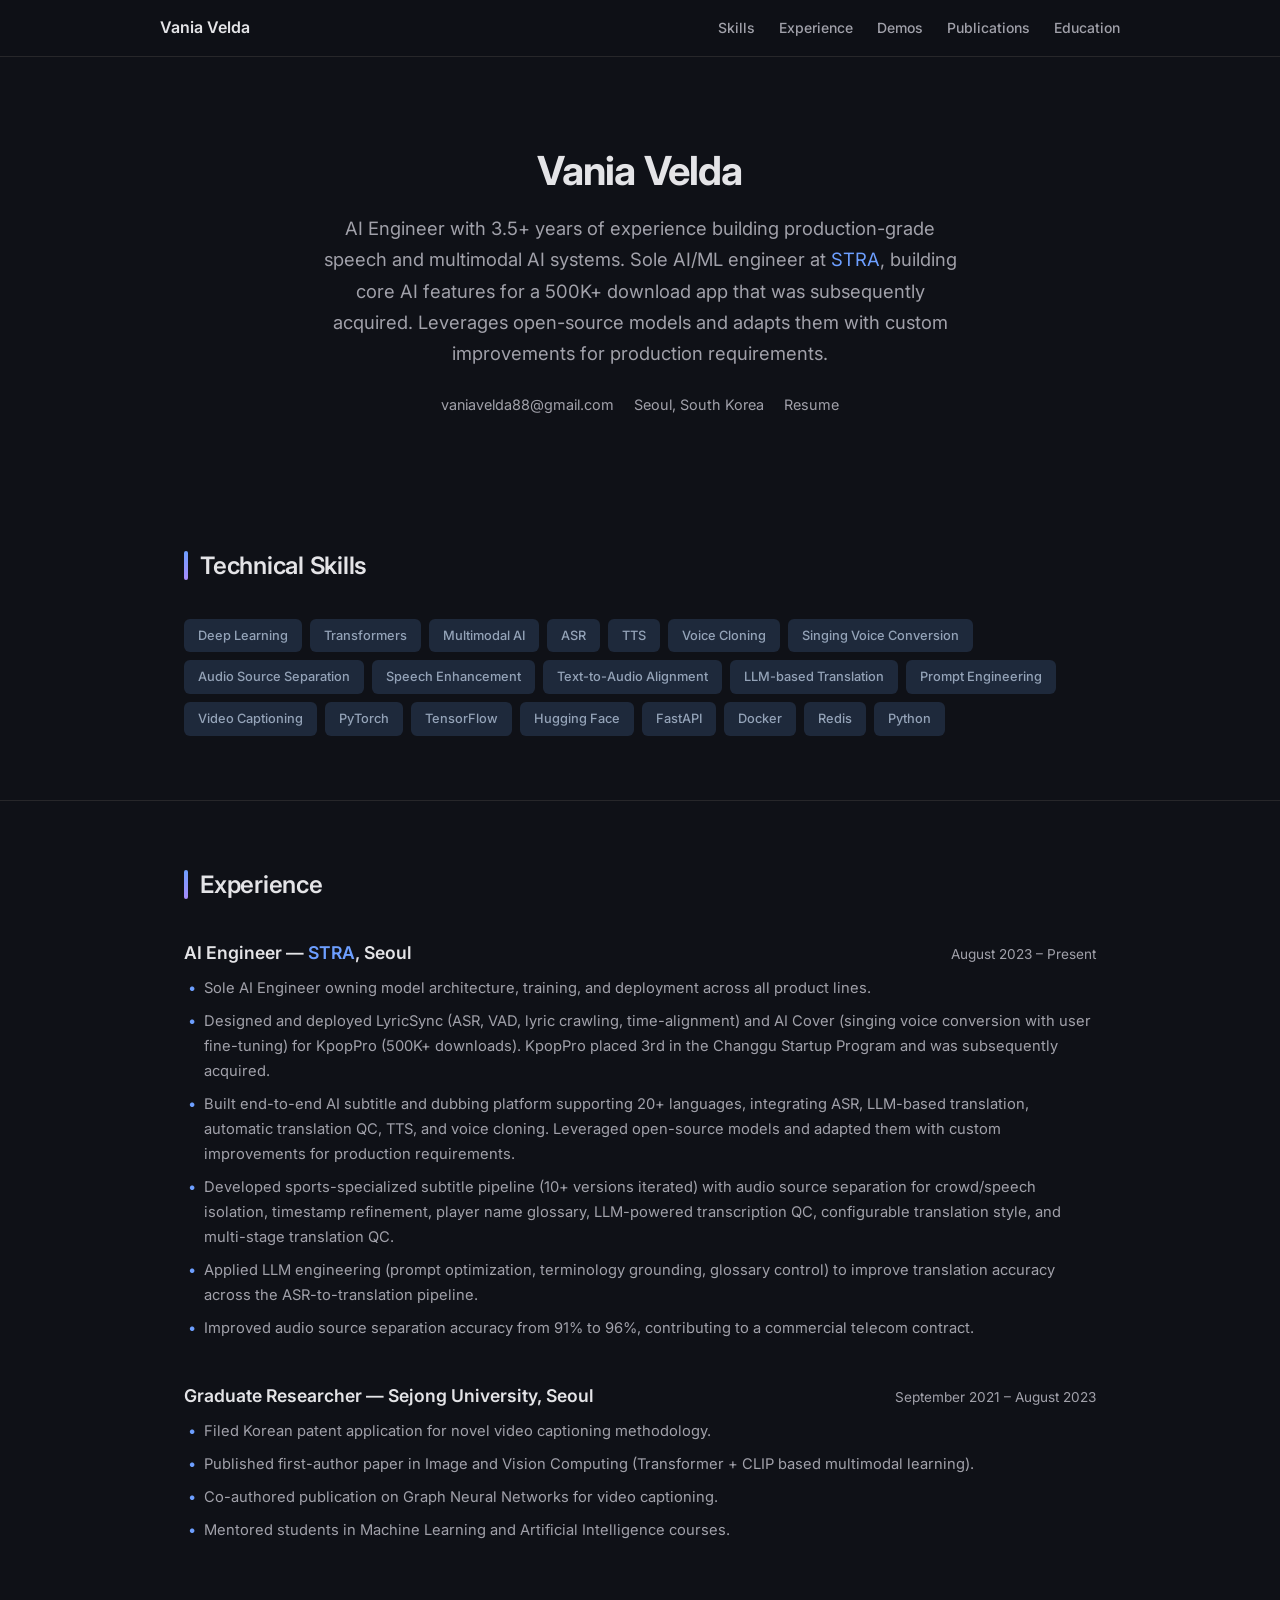
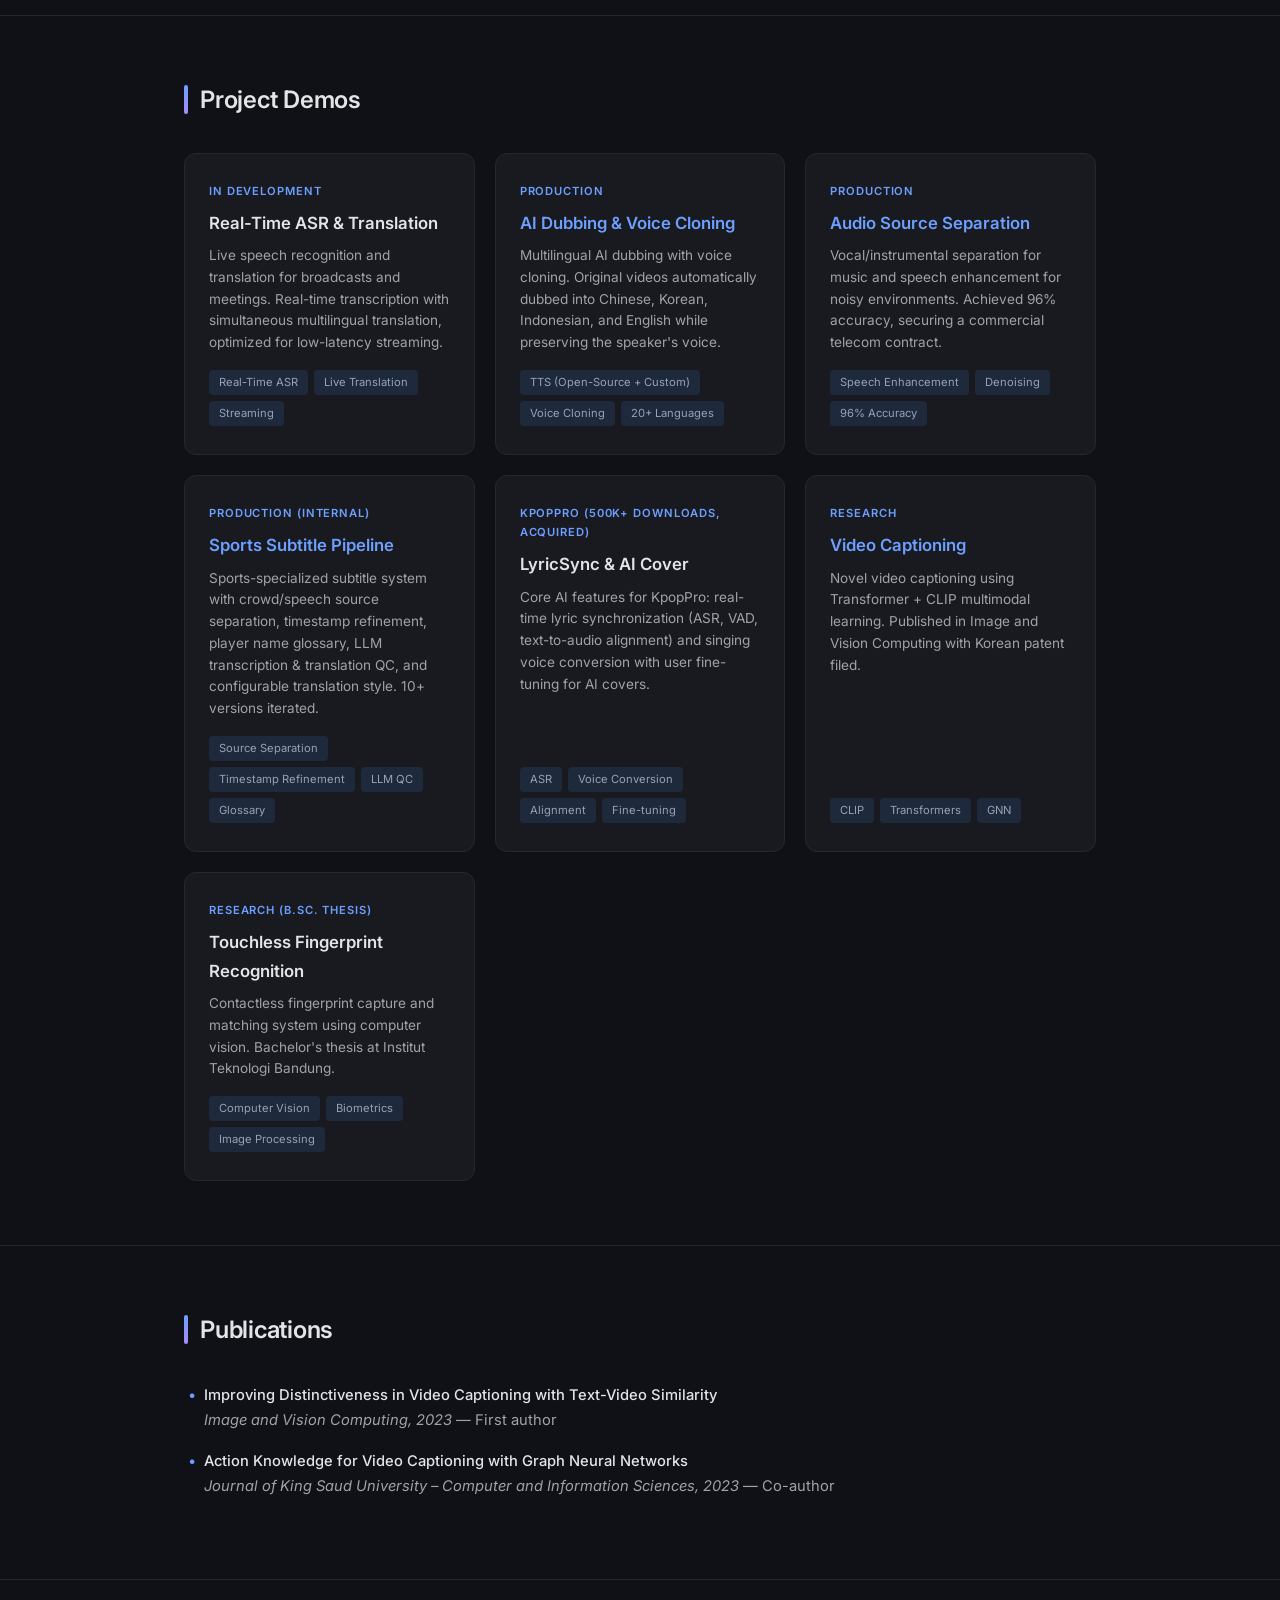
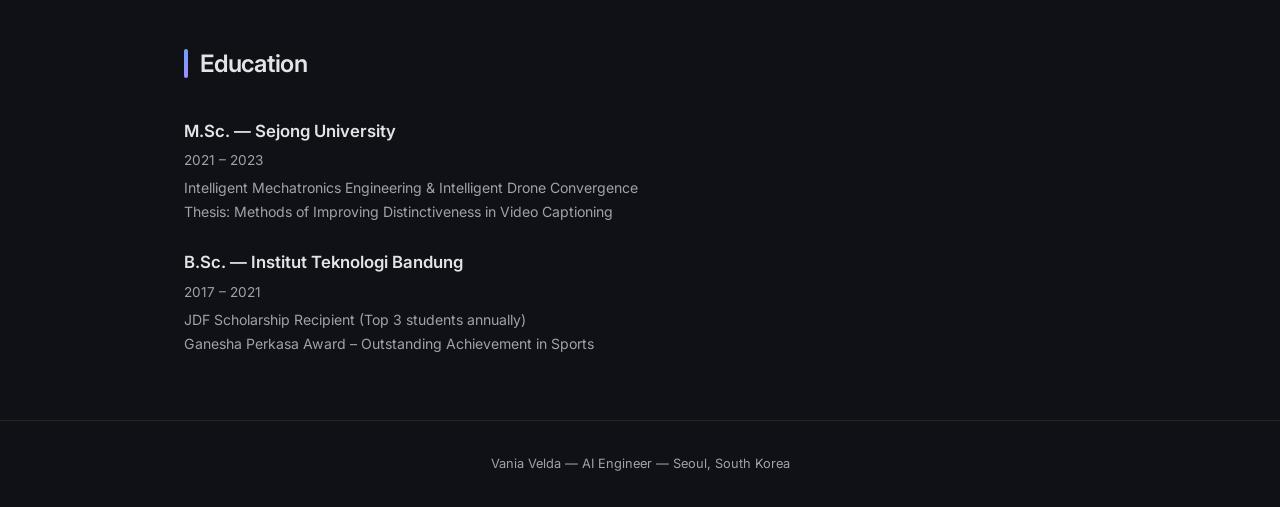
==== index.html @ f5b7cda0 "init Co-Authored-By: Claude Opus 4.6 <noreply@anthropic.com>" ====
<!DOCTYPE html>
<html lang="en">
<head>
  <meta charset="UTF-8">
  <meta name="viewport" content="width=device-width, initial-scale=1.0">
  <title>Vania Velda - AI Engineer | Speech AI, Multimodal AI, NLP</title>
  <meta name="description" content="AI Engineer with 3.5+ years of experience building production-grade speech and multimodal AI systems. Specializing in ASR, TTS, Voice Cloning, Source Separation, and LLM-based Translation. Leverages open-source models with custom improvements for production use.">
  <meta name="keywords" content="AI Engineer, Machine Learning, ASR, TTS, Voice Cloning, Source Separation, Deep Learning, PyTorch, NLP, Multimodal AI, Speech AI">
  <meta name="author" content="Vania Velda">
  <meta name="robots" content="index, follow">
  <link rel="canonical" href="https://vaniavelda.github.io/">

  <meta property="og:title" content="Vania Velda - AI Engineer">
  <meta property="og:description" content="AI Engineer specializing in production-grade speech and multimodal AI systems. ASR, TTS, Voice Cloning, Source Separation, LLM Translation. Leverages open-source models with custom improvements.">
  <meta property="og:type" content="website">
  <meta property="og:url" content="https://vaniavelda.github.io/">

  <meta name="twitter:card" content="summary">
  <meta name="twitter:title" content="Vania Velda - AI Engineer">
  <meta name="twitter:description" content="AI Engineer specializing in production-grade speech and multimodal AI systems.">

  <link rel="preconnect" href="https://fonts.googleapis.com">
  <link rel="preconnect" href="https://fonts.gstatic.com" crossorigin>
  <link href="https://fonts.googleapis.com/css2?family=Inter:wght@400;500;600;700&display=swap" rel="stylesheet">
  <link rel="stylesheet" href="css/style.css">

  <script type="application/ld+json">
  {
    "@context": "https://schema.org",
    "@type": "Person",
    "name": "Vania Velda",
    "jobTitle": "AI Engineer",
    "url": "https://vaniavelda.github.io",
    "email": "vaniavelda88@gmail.com",
    "address": {
      "@type": "PostalAddress",
      "addressLocality": "Seoul",
      "addressCountry": "KR"
    },
    "alumniOf": [
      {
        "@type": "CollegeOrUniversity",
        "name": "Sejong University",
        "url": "https://www.sejong.ac.kr"
      },
      {
        "@type": "CollegeOrUniversity",
        "name": "Institut Teknologi Bandung",
        "url": "https://www.itb.ac.id"
      }
    ],
    "knowsAbout": [
      "Automatic Speech Recognition",
      "Neural Text-to-Speech",
      "Voice Cloning",
      "Audio Source Separation",
      "Singing Voice Conversion",
      "Deep Learning",
      "Multimodal AI",
      "LLM-based Translation",
      "PyTorch",
      "Transformers"
    ],
    "worksFor": {
      "@type": "Organization",
      "name": "STRA",
      "url": "https://stra.ai"
    },
    "description": "AI Engineer with 3.5+ years of experience as sole AI/ML engineer designing and deploying production-grade speech and multimodal AI systems. Built core AI features for a 500K+ download app that was subsequently acquired."
  }
  </script>
</head>
<body>

<nav>
  <div class="nav-inner">
    <a href="#" class="nav-brand">Vania Velda</a>
    <ul class="nav-links">
      <li><a href="#skills">Skills</a></li>
      <li><a href="#experience">Experience</a></li>
      <li><a href="#demos">Demos</a></li>
      <li><a href="#publications">Publications</a></li>
      <li><a href="#education">Education</a></li>
    </ul>
  </div>
</nav>

<header class="hero">
  <div class="container">
    <h1>Vania Velda</h1>
    <p class="subtitle">
      AI Engineer with 3.5+ years of experience building production-grade speech and multimodal AI systems.
      Sole AI/ML engineer at <a href="https://stra.ai">STRA</a>, building core AI features for a 500K+ download app that was subsequently acquired.
      Leverages open-source models and adapts them with custom improvements for production requirements.
    </p>
    <div class="contact-links">
      <a href="mailto:vaniavelda88@gmail.com">vaniavelda88@gmail.com</a>
      <span>Seoul, South Korea</span>
      <a href="resume/AI_Engineer_Resume.md">Resume</a>
    </div>
  </div>
</header>

<main>

  <!-- Skills -->
  <section id="skills">
    <div class="container">
      <h2 class="section-title">Technical Skills</h2>
      <div class="skills-grid">
        <span class="skill-tag">Deep Learning</span>
        <span class="skill-tag">Transformers</span>
        <span class="skill-tag">Multimodal AI</span>
        <span class="skill-tag">ASR</span>
        <span class="skill-tag">TTS</span>
        <span class="skill-tag">Voice Cloning</span>
        <span class="skill-tag">Singing Voice Conversion</span>
        <span class="skill-tag">Audio Source Separation</span>
        <span class="skill-tag">Speech Enhancement</span>
        <span class="skill-tag">Text-to-Audio Alignment</span>
        <span class="skill-tag">LLM-based Translation</span>
        <span class="skill-tag">Prompt Engineering</span>
        <span class="skill-tag">Video Captioning</span>
        <span class="skill-tag">PyTorch</span>
        <span class="skill-tag">TensorFlow</span>
        <span class="skill-tag">Hugging Face</span>
        <span class="skill-tag">FastAPI</span>
        <span class="skill-tag">Docker</span>
        <span class="skill-tag">Redis</span>
        <span class="skill-tag">Python</span>
      </div>
    </div>
  </section>

  <!-- Experience -->
  <section id="experience">
    <div class="container">
      <h2 class="section-title">Experience</h2>

      <article class="experience-item" itemscope itemtype="https://schema.org/OrganizationRole">
        <div class="experience-header">
          <h3><span itemprop="roleName">AI Engineer</span> &mdash; <span itemprop="memberOf" itemscope itemtype="https://schema.org/Organization"><a href="https://stra.ai" itemprop="url"><span itemprop="name">STRA</span></a></span>, Seoul</h3>
          <span class="date">August 2023 &ndash; Present</span>
        </div>
        <ul>
          <li>Sole AI Engineer owning model architecture, training, and deployment across all product lines.</li>
          <li>Designed and deployed LyricSync (ASR, VAD, lyric crawling, time-alignment) and AI Cover (singing voice conversion with user fine-tuning) for KpopPro (500K+ downloads). KpopPro placed 3rd in the Changgu Startup Program and was subsequently acquired.</li>
          <li>Built end-to-end AI subtitle and dubbing platform supporting 20+ languages, integrating ASR, LLM-based translation, automatic translation QC, TTS, and voice cloning. Leveraged open-source models and adapted them with custom improvements for production requirements.</li>
          <li>Developed sports-specialized subtitle pipeline (10+ versions iterated) with audio source separation for crowd/speech isolation, timestamp refinement, player name glossary, LLM-powered transcription QC, configurable translation style, and multi-stage translation QC.</li>
          <li>Applied LLM engineering (prompt optimization, terminology grounding, glossary control) to improve translation accuracy across the ASR-to-translation pipeline.</li>
          <li>Improved audio source separation accuracy from 91% to 96%, contributing to a commercial telecom contract.</li>
        </ul>
      </article>

      <article class="experience-item">
        <div class="experience-header">
          <h3>Graduate Researcher &mdash; Sejong University, Seoul</h3>
          <span class="date">September 2021 &ndash; August 2023</span>
        </div>
        <ul>
          <li>Filed Korean patent application for novel video captioning methodology.</li>
          <li>Published first-author paper in Image and Vision Computing (Transformer + CLIP based multimodal learning).</li>
          <li>Co-authored publication on Graph Neural Networks for video captioning.</li>
          <li>Mentored students in Machine Learning and Artificial Intelligence courses.</li>
        </ul>
      </article>
    </div>
  </section>

  <!-- Demos -->
  <section id="demos">
    <div class="container">
      <h2 class="section-title">Project Demos</h2>
      <div class="demos-grid">

        <div class="demo-card">
          <span class="card-label">In Development</span>
          <h3>Real-Time ASR &amp; Translation</h3>
          <p>Live speech recognition and translation for broadcasts and meetings. Real-time transcription with simultaneous multilingual translation, optimized for low-latency streaming.</p>
          <div class="card-tags">
            <span class="card-tag">Real-Time ASR</span>
            <span class="card-tag">Live Translation</span>
            <span class="card-tag">Streaming</span>
          </div>
        </div>

        <a href="demos/dubbing.html" class="demo-card">
          <span class="card-label">Production</span>
          <h3>AI Dubbing &amp; Voice Cloning</h3>
          <p>Multilingual AI dubbing with voice cloning. Original videos automatically dubbed into Chinese, Korean, Indonesian, and English while preserving the speaker's voice.</p>
          <div class="card-tags">
            <span class="card-tag">TTS (Open-Source + Custom)</span>
            <span class="card-tag">Voice Cloning</span>
            <span class="card-tag">20+ Languages</span>
          </div>
        </a>

        <a href="demos/source-separation.html" class="demo-card">
          <span class="card-label">Production</span>
          <h3>Audio Source Separation</h3>
          <p>Vocal/instrumental separation for music and speech enhancement for noisy environments. Achieved 96% accuracy, securing a commercial telecom contract.</p>
          <div class="card-tags">
            <span class="card-tag">Speech Enhancement</span>
            <span class="card-tag">Denoising</span>
            <span class="card-tag">96% Accuracy</span>
          </div>
        </a>

        <a href="demos/sports-subtitle.html" class="demo-card">
          <span class="card-label">Production (Internal)</span>
          <h3>Sports Subtitle Pipeline</h3>
          <p>Sports-specialized subtitle system with crowd/speech source separation, timestamp refinement, player name glossary, LLM transcription &amp; translation QC, and configurable translation style. 10+ versions iterated.</p>
          <div class="card-tags">
            <span class="card-tag">Source Separation</span>
            <span class="card-tag">Timestamp Refinement</span>
            <span class="card-tag">LLM QC</span>
            <span class="card-tag">Glossary</span>
          </div>
        </a>

        <div class="demo-card">
          <span class="card-label">KpopPro (500K+ Downloads, Acquired)</span>
          <h3>LyricSync &amp; AI Cover</h3>
          <p>Core AI features for KpopPro: real-time lyric synchronization (ASR, VAD, text-to-audio alignment) and singing voice conversion with user fine-tuning for AI covers.</p>
          <div class="card-tags">
            <span class="card-tag">ASR</span>
            <span class="card-tag">Voice Conversion</span>
            <span class="card-tag">Alignment</span>
            <span class="card-tag">Fine-tuning</span>
          </div>
        </div>

        <a href="demos/video-captioning.html" class="demo-card">
          <span class="card-label">Research</span>
          <h3>Video Captioning</h3>
          <p>Novel video captioning using Transformer + CLIP multimodal learning. Published in Image and Vision Computing with Korean patent filed.</p>
          <div class="card-tags">
            <span class="card-tag">CLIP</span>
            <span class="card-tag">Transformers</span>
            <span class="card-tag">GNN</span>
          </div>
        </a>

        <div class="demo-card">
          <span class="card-label">Research (B.Sc. Thesis)</span>
          <h3>Touchless Fingerprint Recognition</h3>
          <p>Contactless fingerprint capture and matching system using computer vision. Bachelor's thesis at Institut Teknologi Bandung.</p>
          <div class="card-tags">
            <span class="card-tag">Computer Vision</span>
            <span class="card-tag">Biometrics</span>
            <span class="card-tag">Image Processing</span>
          </div>
        </div>

      </div>
    </div>
  </section>

  <!-- Publications -->
  <section id="publications">
    <div class="container">
      <h2 class="section-title">Publications</h2>
      <div class="publication-item">
        <strong>Improving Distinctiveness in Video Captioning with Text-Video Similarity</strong><br>
        <em>Image and Vision Computing, 2023</em> &mdash; First author
      </div>
      <div class="publication-item">
        <strong>Action Knowledge for Video Captioning with Graph Neural Networks</strong><br>
        <em>Journal of King Saud University &ndash; Computer and Information Sciences, 2023</em> &mdash; Co-author
      </div>
    </div>
  </section>

  <!-- Education -->
  <section id="education">
    <div class="container">
      <h2 class="section-title">Education</h2>

      <div class="education-item">
        <h3>M.Sc. &mdash; Sejong University</h3>
        <div class="date">2021 &ndash; 2023</div>
        <p>Intelligent Mechatronics Engineering &amp; Intelligent Drone Convergence<br>
        Thesis: Methods of Improving Distinctiveness in Video Captioning</p>
      </div>

      <div class="education-item">
        <h3>B.Sc. &mdash; Institut Teknologi Bandung</h3>
        <div class="date">2017 &ndash; 2021</div>
        <p>JDF Scholarship Recipient (Top 3 students annually)<br>
        Ganesha Perkasa Award &ndash; Outstanding Achievement in Sports</p>
      </div>
    </div>
  </section>

</main>

<footer>
  <div class="container">
    <p>Vania Velda &mdash; AI Engineer &mdash; Seoul, South Korea</p>
  </div>
</footer>

</body>
</html>
---- css/style.css ----
*, *::before, *::after {
  margin: 0;
  padding: 0;
  box-sizing: border-box;
}

:root {
  --bg: #0f1117;
  --bg-card: #181a20;
  --bg-card-hover: #1e2028;
  --text: #e4e4e7;
  --text-muted: #a1a1aa;
  --accent: #6d9fff;
  --accent-hover: #93b8ff;
  --border: #27272a;
  --tag-bg: #1e293b;
  --tag-text: #94a3b8;
  --gradient-start: #6d9fff;
  --gradient-end: #a78bfa;
  --max-width: 960px;
}

html {
  scroll-behavior: smooth;
}

body {
  font-family: "Inter", "Segoe UI", system-ui, -apple-system, sans-serif;
  background: var(--bg);
  color: var(--text);
  line-height: 1.7;
  font-size: 16px;
}

a {
  color: var(--accent);
  text-decoration: none;
  transition: color 0.2s;
}

a:hover {
  color: var(--accent-hover);
}

/* --- Layout --- */

.container {
  max-width: var(--max-width);
  margin: 0 auto;
  padding: 0 24px;
}

section {
  padding: 64px 0;
}

section + section {
  border-top: 1px solid var(--border);
}

/* --- Header / Hero --- */

.hero {
  padding: 80px 0 64px;
  text-align: center;
}

.hero h1 {
  font-size: 2.5rem;
  font-weight: 700;
  letter-spacing: -0.02em;
  margin-bottom: 8px;
}

.hero .subtitle {
  font-size: 1.15rem;
  color: var(--text-muted);
  max-width: 640px;
  margin: 0 auto 24px;
}

.hero .contact-links {
  display: flex;
  justify-content: center;
  gap: 20px;
  flex-wrap: wrap;
  font-size: 0.9rem;
  color: var(--text-muted);
}

.hero .contact-links a {
  color: var(--text-muted);
}

.hero .contact-links a:hover {
  color: var(--accent);
}

/* --- Navigation --- */

nav {
  position: sticky;
  top: 0;
  background: rgba(15, 17, 23, 0.85);
  backdrop-filter: blur(12px);
  border-bottom: 1px solid var(--border);
  z-index: 100;
  padding: 0 24px;
}

nav .nav-inner {
  max-width: var(--max-width);
  margin: 0 auto;
  display: flex;
  align-items: center;
  justify-content: space-between;
  height: 56px;
}

nav .nav-brand {
  font-weight: 600;
  font-size: 1rem;
  color: var(--text);
}

nav .nav-links {
  display: flex;
  gap: 24px;
  list-style: none;
}

nav .nav-links a {
  color: var(--text-muted);
  font-size: 0.875rem;
  font-weight: 500;
  transition: color 0.2s;
}

nav .nav-links a:hover {
  color: var(--text);
}

/* --- Section Headings --- */

.section-title {
  font-size: 1.5rem;
  font-weight: 600;
  margin-bottom: 32px;
  letter-spacing: -0.01em;
}

.section-title::before {
  content: "";
  display: inline-block;
  width: 4px;
  height: 1.2em;
  background: linear-gradient(180deg, var(--gradient-start), var(--gradient-end));
  border-radius: 2px;
  margin-right: 12px;
  vertical-align: text-bottom;
}

/* --- Skills Tags --- */

.skills-grid {
  display: flex;
  flex-wrap: wrap;
  gap: 8px;
}

.skill-tag {
  background: var(--tag-bg);
  color: var(--tag-text);
  padding: 6px 14px;
  border-radius: 6px;
  font-size: 0.8rem;
  font-weight: 500;
  white-space: nowrap;
}

/* --- Experience --- */

.experience-item {
  margin-bottom: 40px;
}

.experience-item:last-child {
  margin-bottom: 0;
}

.experience-header {
  display: flex;
  justify-content: space-between;
  align-items: baseline;
  flex-wrap: wrap;
  gap: 8px;
  margin-bottom: 8px;
}

.experience-header h3 {
  font-size: 1.1rem;
  font-weight: 600;
}

.experience-header .date {
  font-size: 0.85rem;
  color: var(--text-muted);
  white-space: nowrap;
}

.experience-item ul {
  list-style: none;
  padding: 0;
}

.experience-item li {
  position: relative;
  padding-left: 20px;
  margin-bottom: 8px;
  color: var(--text-muted);
  font-size: 0.92rem;
}

.experience-item li::before {
  content: "\2022";
  position: absolute;
  left: 4px;
  color: var(--accent);
}

/* --- Demo Cards --- */

.demos-grid {
  display: grid;
  grid-template-columns: repeat(auto-fill, minmax(280px, 1fr));
  gap: 20px;
}

.demo-card {
  background: var(--bg-card);
  border: 1px solid var(--border);
  border-radius: 12px;
  padding: 28px 24px;
  transition: background 0.2s, border-color 0.2s, transform 0.2s;
  display: flex;
  flex-direction: column;
}

.demo-card:hover {
  background: var(--bg-card-hover);
  border-color: var(--accent);
  transform: translateY(-2px);
}

.demo-card .card-label {
  font-size: 0.7rem;
  text-transform: uppercase;
  letter-spacing: 0.08em;
  color: var(--accent);
  font-weight: 600;
  margin-bottom: 8px;
}

.demo-card h3 {
  font-size: 1.05rem;
  font-weight: 600;
  margin-bottom: 8px;
}

.demo-card p {
  font-size: 0.85rem;
  color: var(--text-muted);
  line-height: 1.6;
  flex-grow: 1;
}

.demo-card .card-tags {
  display: flex;
  flex-wrap: wrap;
  gap: 6px;
  margin-top: 16px;
}

.demo-card .card-tag {
  font-size: 0.7rem;
  background: var(--tag-bg);
  color: var(--tag-text);
  padding: 3px 10px;
  border-radius: 4px;
}

.demo-card .status-badge {
  display: inline-block;
  font-size: 0.65rem;
  text-transform: uppercase;
  letter-spacing: 0.06em;
  padding: 2px 8px;
  border-radius: 4px;
  margin-left: 8px;
  vertical-align: middle;
}

.status-live {
  background: #14532d;
  color: #4ade80;
}

.status-soon {
  background: #422006;
  color: #fbbf24;
}

/* --- Publications --- */

.publication-item {
  margin-bottom: 16px;
  padding-left: 20px;
  position: relative;
  font-size: 0.92rem;
  color: var(--text-muted);
}

.publication-item::before {
  content: "\2022";
  position: absolute;
  left: 4px;
  color: var(--accent);
}

.publication-item em {
  color: var(--text-muted);
}

.publication-item strong {
  color: var(--text);
  font-weight: 500;
}

/* --- Education --- */

.education-item {
  margin-bottom: 24px;
}

.education-item:last-child {
  margin-bottom: 0;
}

.education-item h3 {
  font-size: 1.05rem;
  font-weight: 600;
  margin-bottom: 4px;
}

.education-item .date {
  font-size: 0.85rem;
  color: var(--text-muted);
  margin-bottom: 4px;
}

.education-item p {
  font-size: 0.88rem;
  color: var(--text-muted);
}

/* --- Footer --- */

footer {
  border-top: 1px solid var(--border);
  padding: 32px 0;
  text-align: center;
  font-size: 0.8rem;
  color: var(--text-muted);
}

/* --- Demo Pages --- */

.page-header {
  padding: 48px 0 32px;
}

.page-header h1 {
  font-size: 2rem;
  font-weight: 700;
  margin-bottom: 8px;
}

.page-header p {
  color: var(--text-muted);
  max-width: 640px;
}

.back-link {
  display: inline-flex;
  align-items: center;
  gap: 6px;
  font-size: 0.85rem;
  color: var(--text-muted);
  margin-bottom: 16px;
}

.back-link:hover {
  color: var(--text);
}

.demo-section {
  margin-bottom: 48px;
}

.demo-section h2 {
  font-size: 1.15rem;
  font-weight: 600;
  margin-bottom: 16px;
}

.demo-pair {
  display: grid;
  grid-template-columns: 1fr 1fr;
  gap: 16px;
  margin-bottom: 24px;
}

.demo-pair label {
  font-size: 0.8rem;
  font-weight: 600;
  text-transform: uppercase;
  letter-spacing: 0.06em;
  color: var(--text-muted);
  display: block;
  margin-bottom: 8px;
}

.demo-pair video,
.demo-pair audio {
  width: 100%;
  border-radius: 8px;
  background: var(--bg-card);
}

.demo-pair audio {
  margin-top: 4px;
}

.placeholder-box {
  background: var(--bg-card);
  border: 2px dashed var(--border);
  border-radius: 12px;
  padding: 48px 24px;
  text-align: center;
  color: var(--text-muted);
  font-size: 0.9rem;
}

/* --- Responsive --- */

@media (max-width: 640px) {
  .hero h1 {
    font-size: 1.8rem;
  }

  .demo-pair {
    grid-template-columns: 1fr;
  }

  .experience-header {
    flex-direction: column;
    gap: 2px;
  }

  nav .nav-links {
    gap: 16px;
  }
}
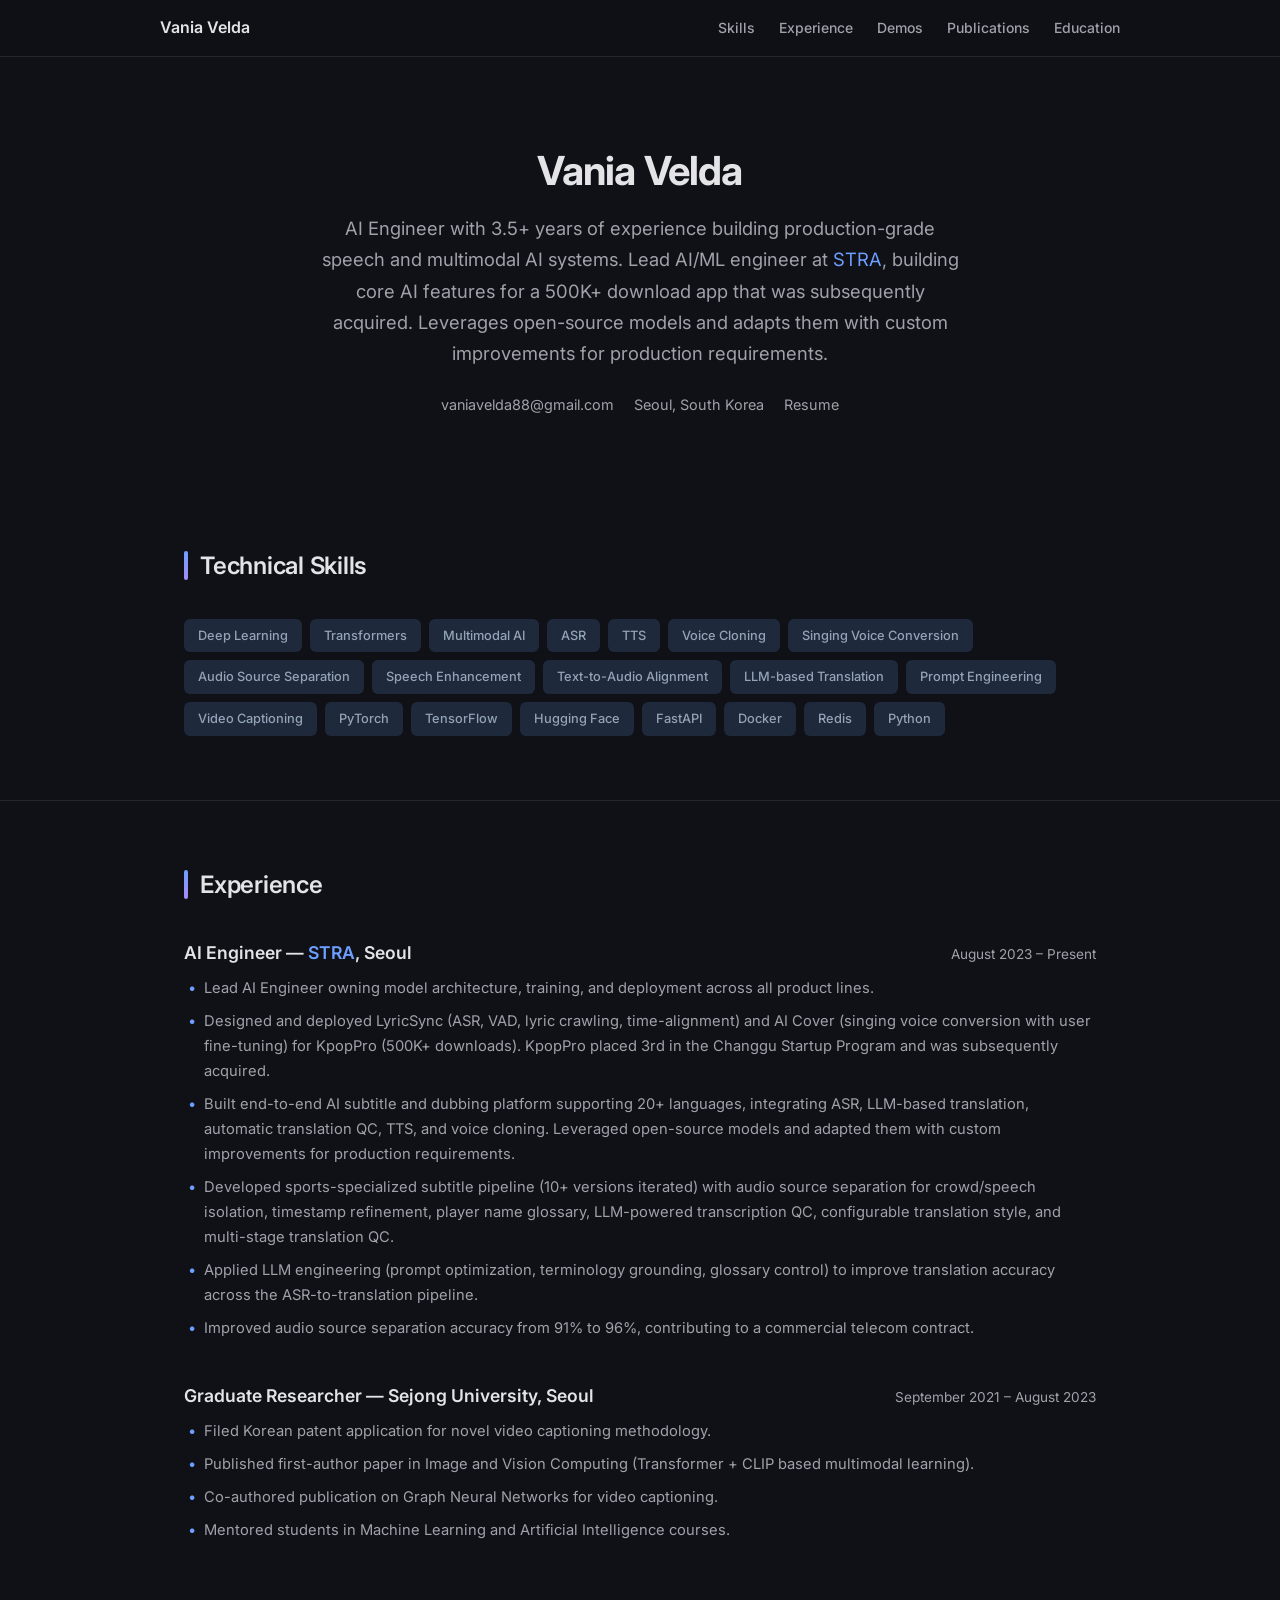
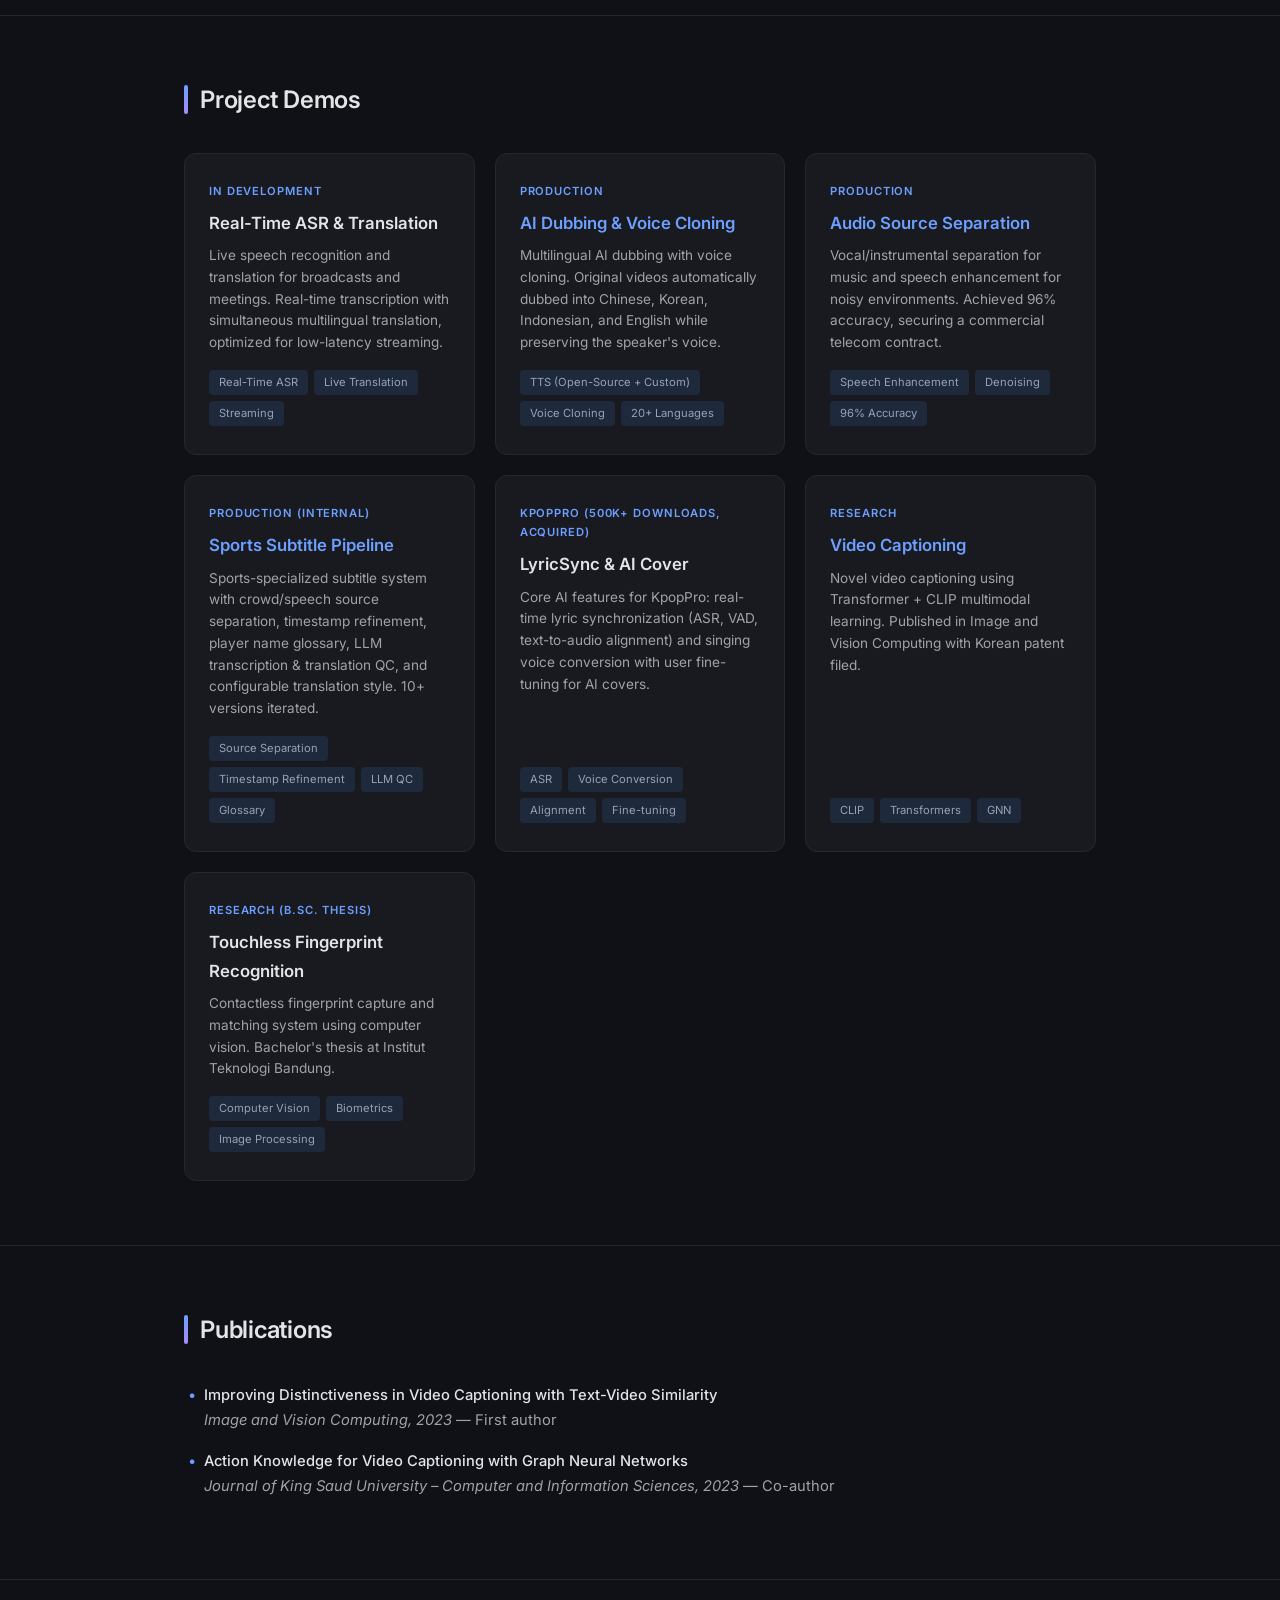
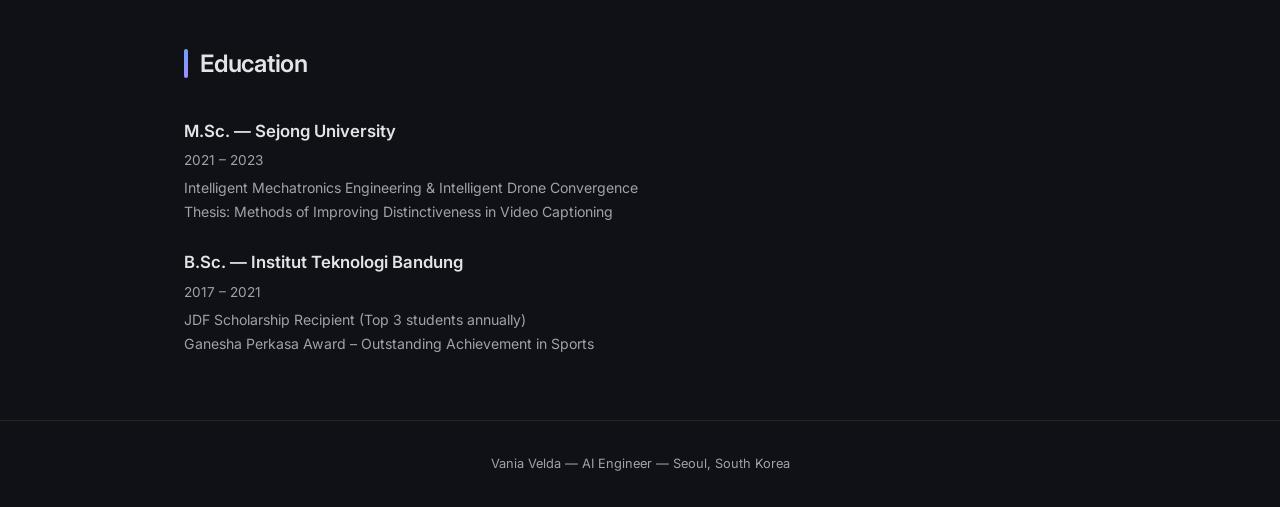
==== commit ee50d2e9: "modify index.html" ====
--- a/index.html
+++ b/index.html
@@ -8,12 +8,12 @@
   <meta name="keywords" content="AI Engineer, Machine Learning, ASR, TTS, Voice Cloning, Source Separation, Deep Learning, PyTorch, NLP, Multimodal AI, Speech AI">
   <meta name="author" content="Vania Velda">
   <meta name="robots" content="index, follow">
-  <link rel="canonical" href="https://vaniavelda.github.io/">
+  <link rel="canonical" href="https://xinzuan.github.io/portfolios/">
 
   <meta property="og:title" content="Vania Velda - AI Engineer">
   <meta property="og:description" content="AI Engineer specializing in production-grade speech and multimodal AI systems. ASR, TTS, Voice Cloning, Source Separation, LLM Translation. Leverages open-source models with custom improvements.">
   <meta property="og:type" content="website">
-  <meta property="og:url" content="https://vaniavelda.github.io/">
+  <meta property="og:url" content="https://xinzuan.github.io/portfolios/">
 
   <meta name="twitter:card" content="summary">
   <meta name="twitter:title" content="Vania Velda - AI Engineer">
@@ -30,7 +30,7 @@
     "@type": "Person",
     "name": "Vania Velda",
     "jobTitle": "AI Engineer",
-    "url": "https://vaniavelda.github.io",
+    "url": "https://xinzuan.github.io/portfolios",
     "email": "vaniavelda88@gmail.com",
     "address": {
       "@type": "PostalAddress",
@@ -66,7 +66,7 @@
       "name": "STRA",
       "url": "https://stra.ai"
     },
-    "description": "AI Engineer with 3.5+ years of experience as sole AI/ML engineer designing and deploying production-grade speech and multimodal AI systems. Built core AI features for a 500K+ download app that was subsequently acquired."
+    "description": "AI Engineer with 3.5+ years of experience as lead AI/ML engineer designing and deploying production-grade speech and multimodal AI systems. Built core AI features for a 500K+ download app that was subsequently acquired."
   }
   </script>
 </head>
@@ -90,7 +90,7 @@
     <h1>Vania Velda</h1>
     <p class="subtitle">
       AI Engineer with 3.5+ years of experience building production-grade speech and multimodal AI systems.
-      Sole AI/ML engineer at <a href="https://stra.ai">STRA</a>, building core AI features for a 500K+ download app that was subsequently acquired.
+      Lead AI/ML engineer at <a href="https://stra.ai">STRA</a>, building core AI features for a 500K+ download app that was subsequently acquired.
       Leverages open-source models and adapts them with custom improvements for production requirements.
     </p>
     <div class="contact-links">
@@ -143,7 +143,7 @@
           <span class="date">August 2023 &ndash; Present</span>
         </div>
         <ul>
-          <li>Sole AI Engineer owning model architecture, training, and deployment across all product lines.</li>
+          <li>Lead AI Engineer owning model architecture, training, and deployment across all product lines.</li>
           <li>Designed and deployed LyricSync (ASR, VAD, lyric crawling, time-alignment) and AI Cover (singing voice conversion with user fine-tuning) for KpopPro (500K+ downloads). KpopPro placed 3rd in the Changgu Startup Program and was subsequently acquired.</li>
           <li>Built end-to-end AI subtitle and dubbing platform supporting 20+ languages, integrating ASR, LLM-based translation, automatic translation QC, TTS, and voice cloning. Leveraged open-source models and adapted them with custom improvements for production requirements.</li>
           <li>Developed sports-specialized subtitle pipeline (10+ versions iterated) with audio source separation for crowd/speech isolation, timestamp refinement, player name glossary, LLM-powered transcription QC, configurable translation style, and multi-stage translation QC.</li>
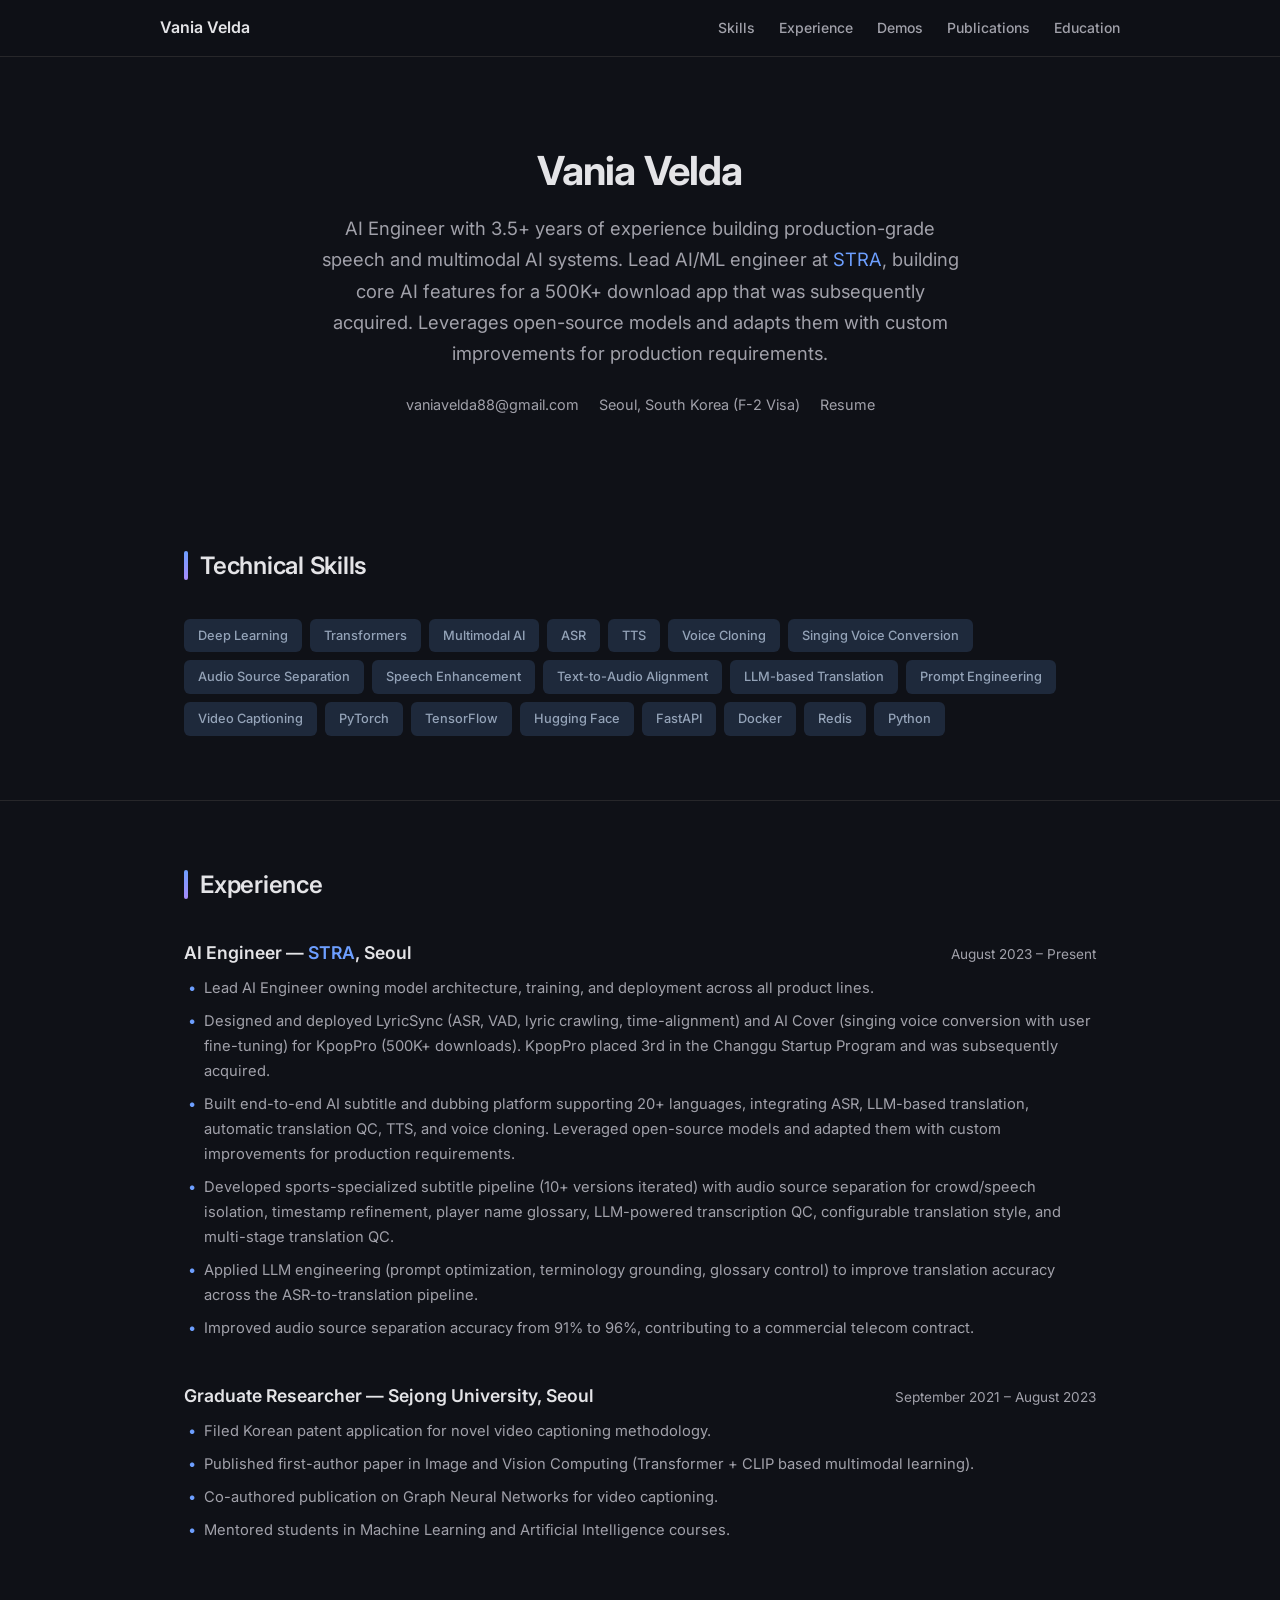
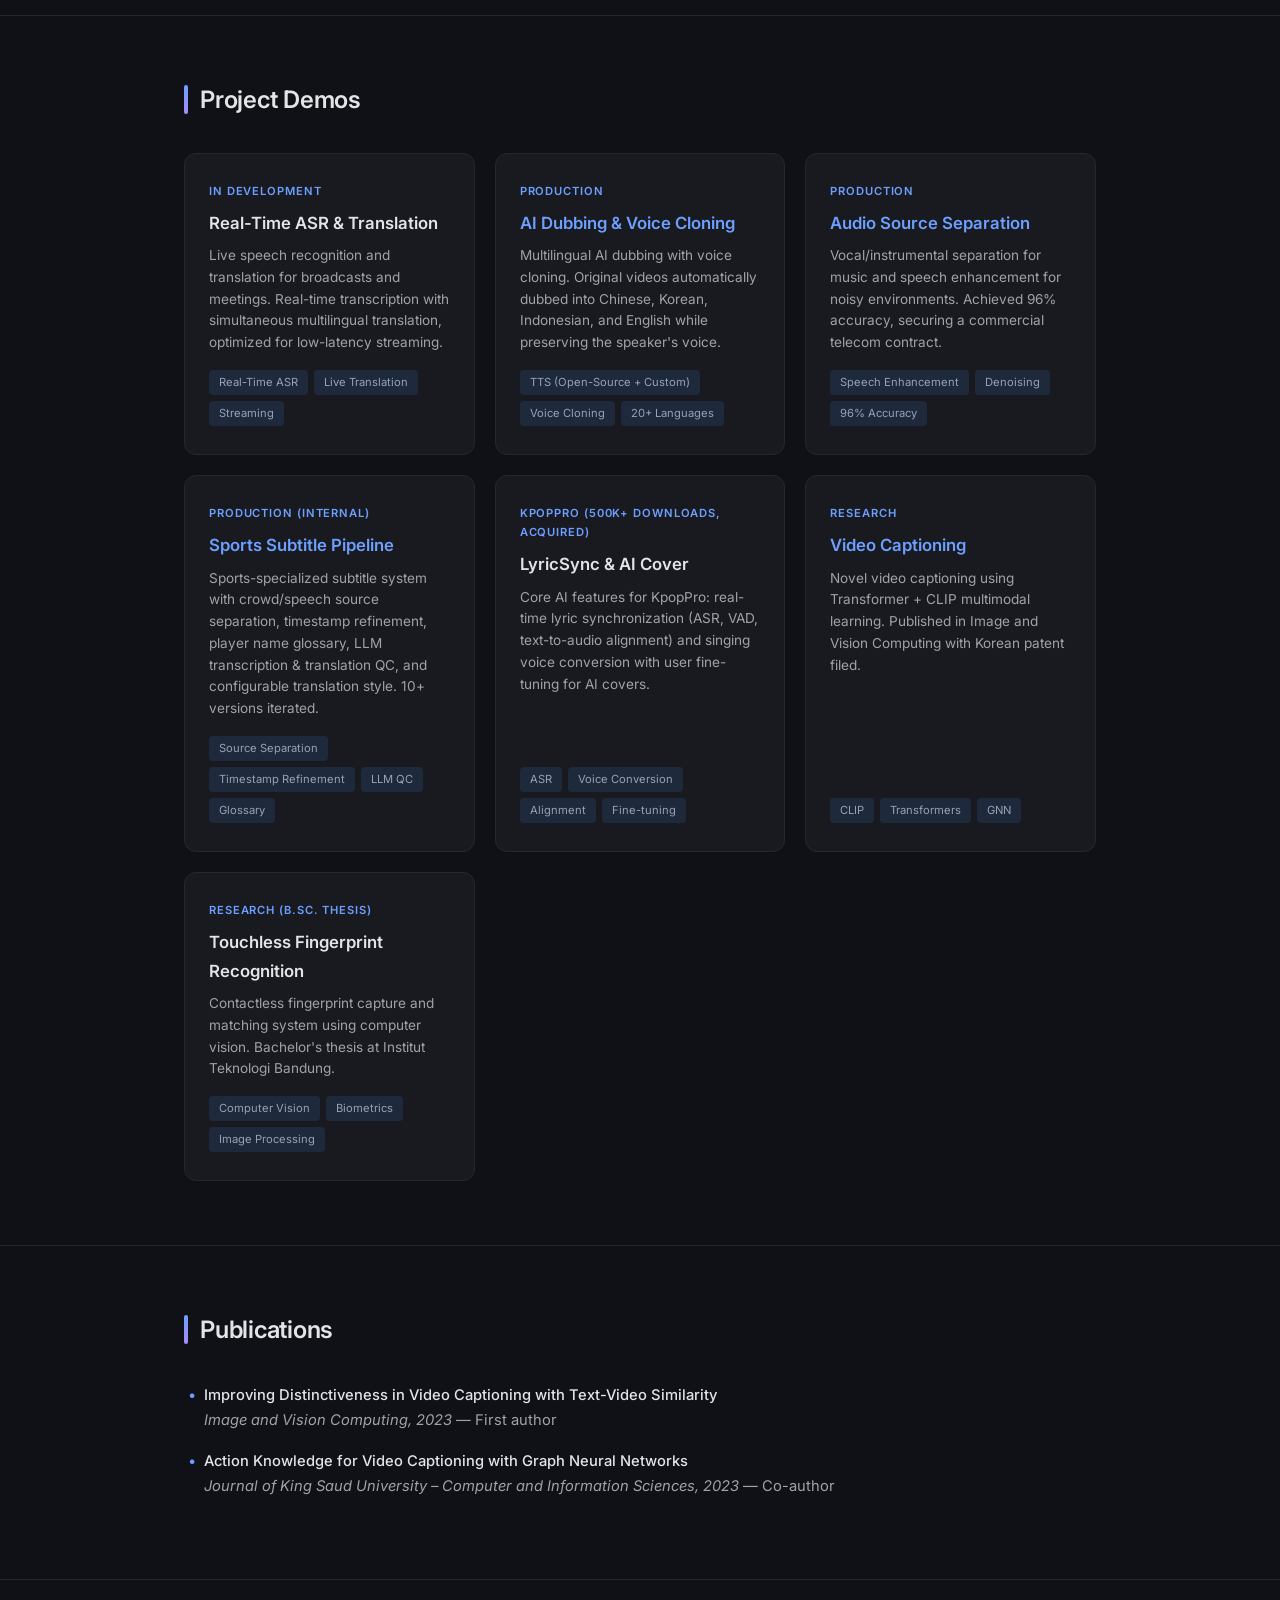
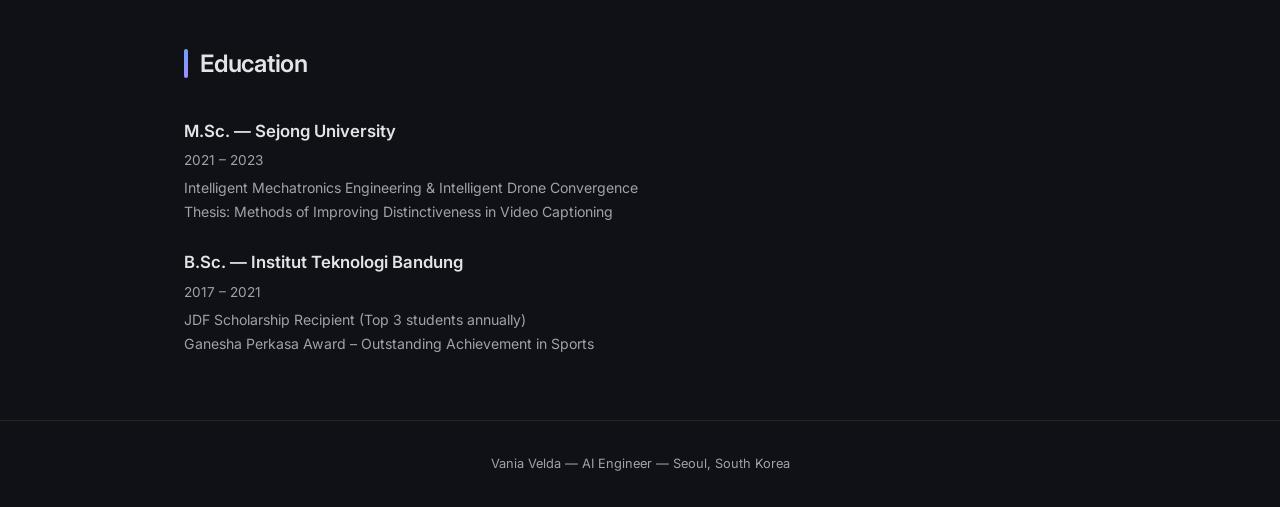
==== commit 55aaaa99: "add visa" ====
--- a/index.html
+++ b/index.html
@@ -95,7 +95,7 @@
     </p>
     <div class="contact-links">
       <a href="mailto:vaniavelda88@gmail.com">vaniavelda88@gmail.com</a>
-      <span>Seoul, South Korea</span>
+      <span>Seoul, South Korea (F-2 Visa)</span>
       <a href="resume/AI_Engineer_Resume.md">Resume</a>
     </div>
   </div>
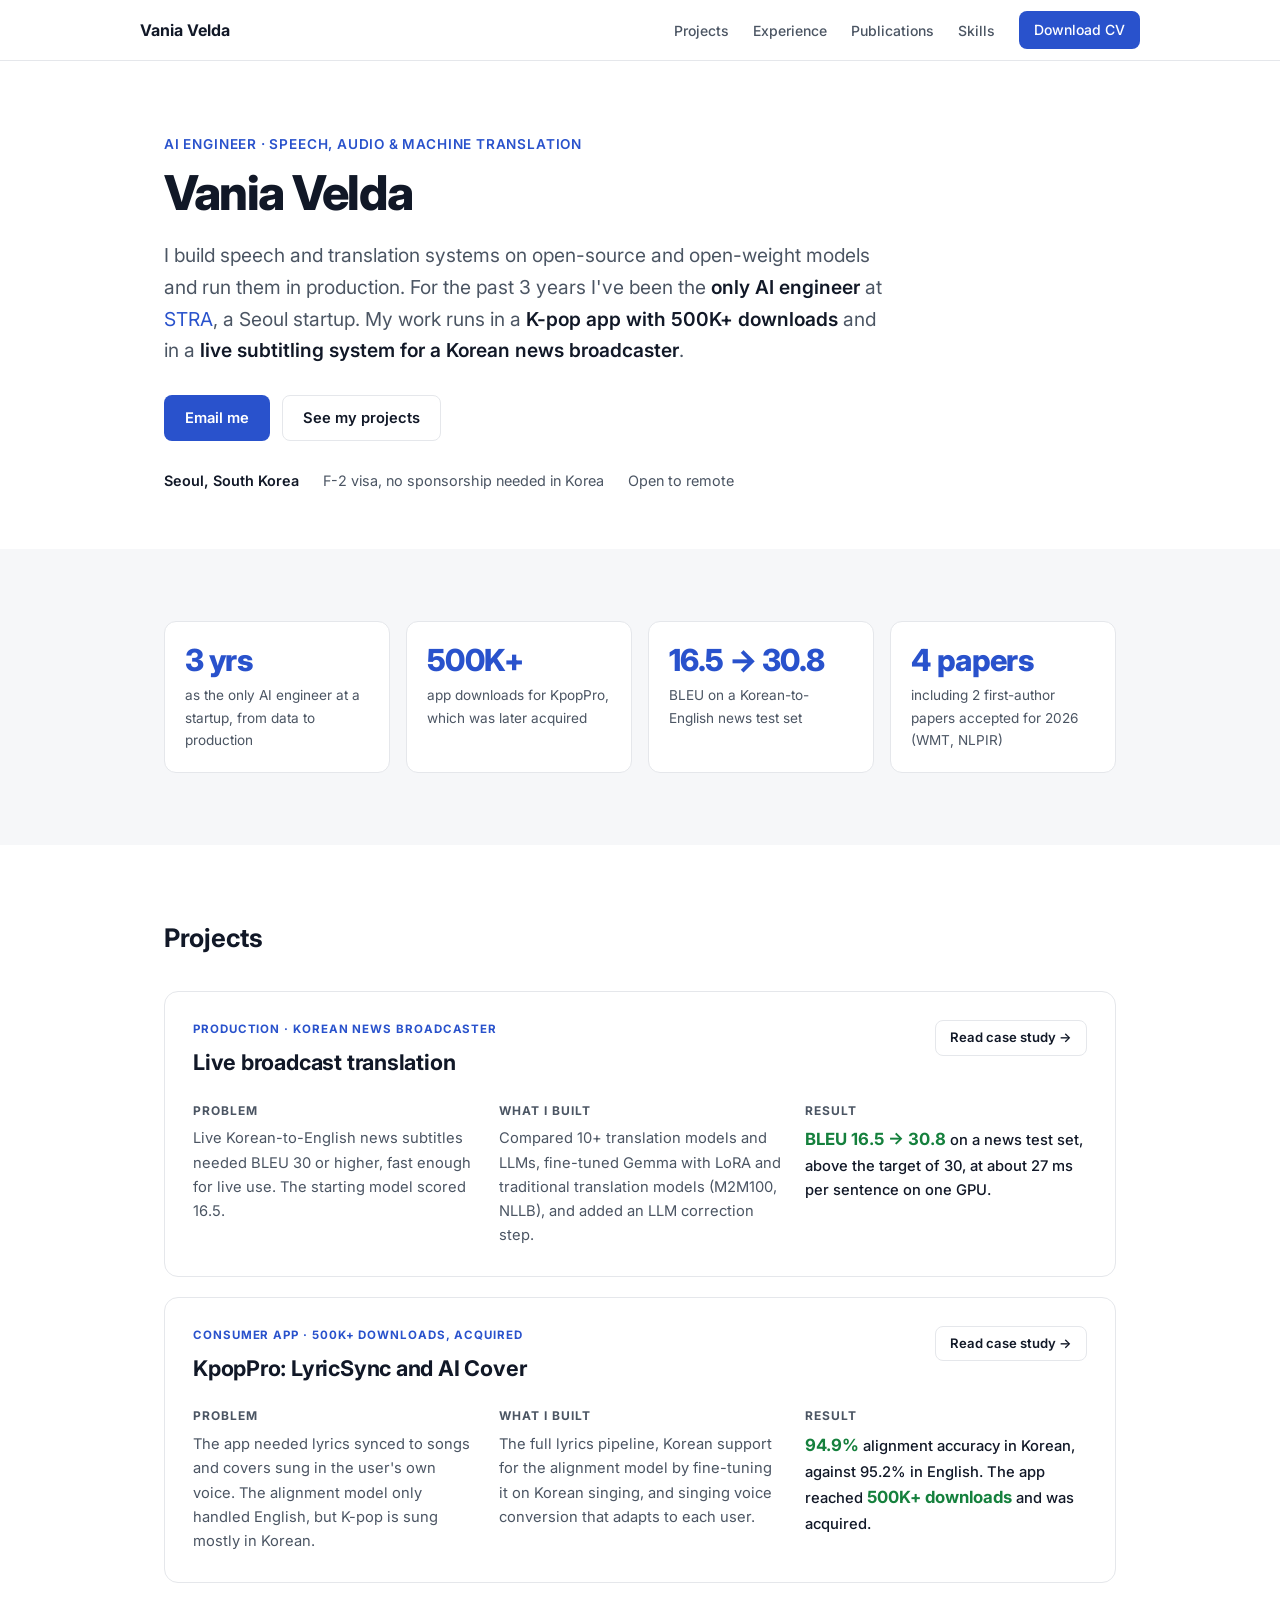
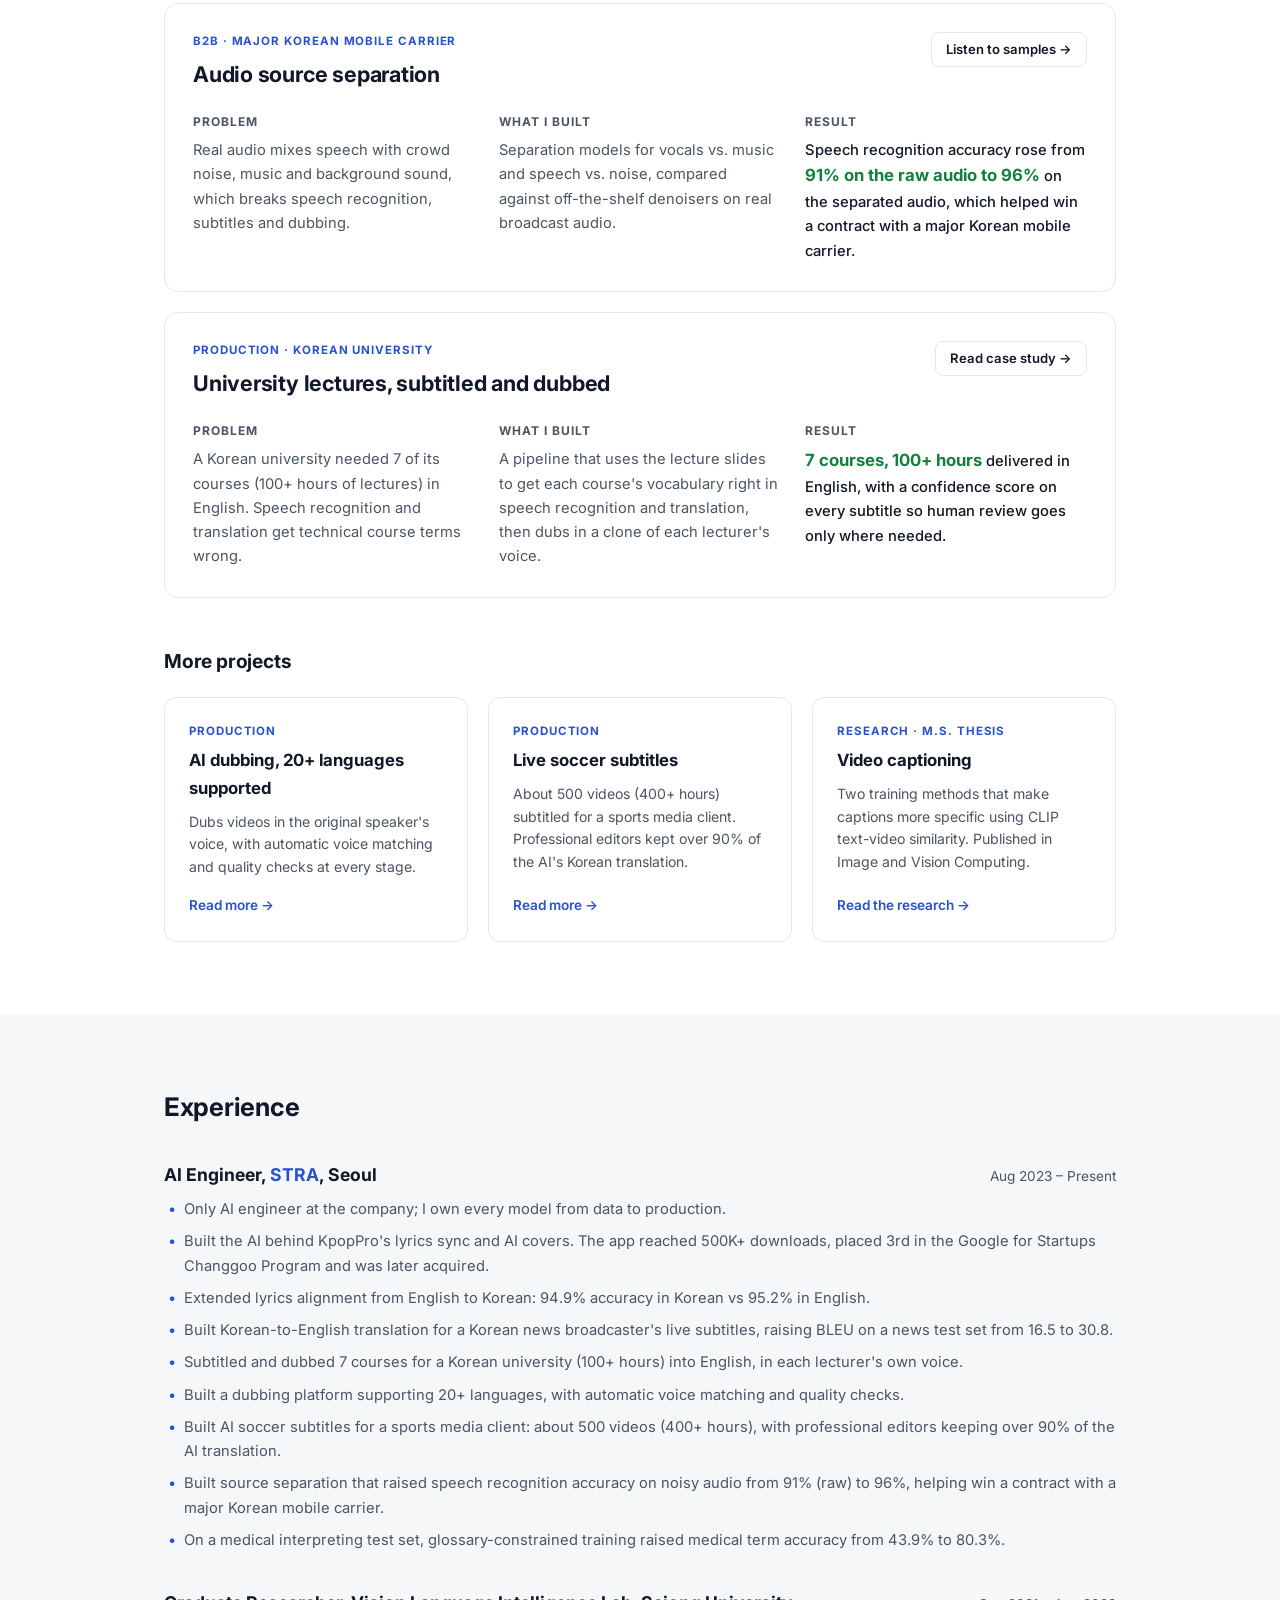
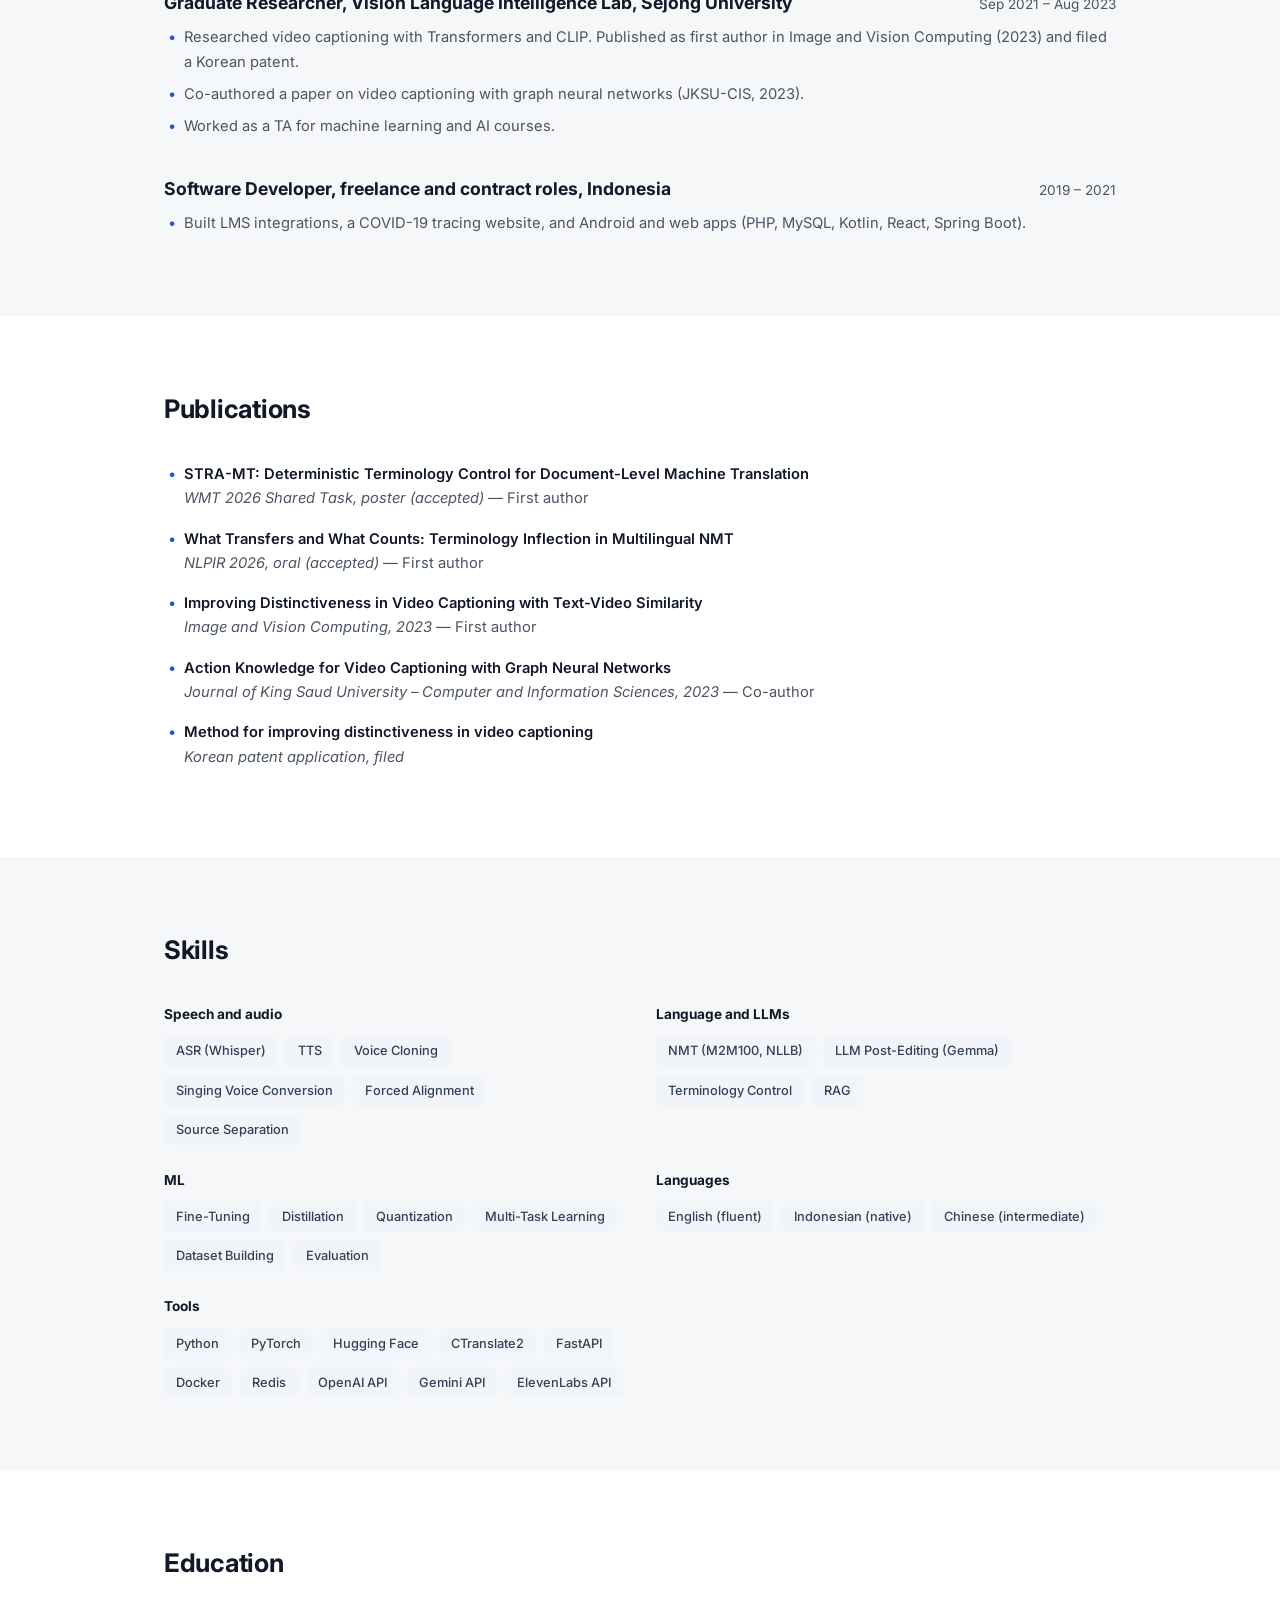
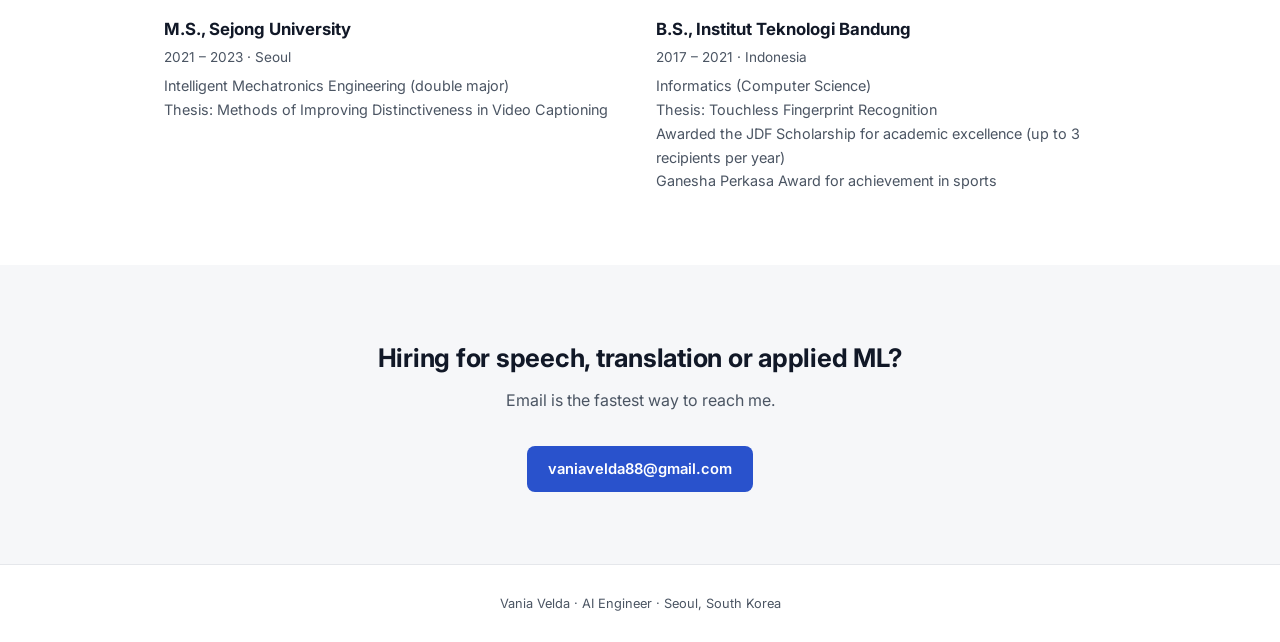
==== commit c73c7c41: "update portfolios" ====
--- a/index.html
+++ b/index.html
@@ -3,25 +3,25 @@
 <head>
   <meta charset="UTF-8">
   <meta name="viewport" content="width=device-width, initial-scale=1.0">
-  <title>Vania Velda - AI Engineer | Speech AI, Multimodal AI, NLP</title>
-  <meta name="description" content="AI Engineer with 3.5+ years of experience building production-grade speech and multimodal AI systems. Specializing in ASR, TTS, Voice Cloning, Source Separation, and LLM-based Translation. Leverages open-source models with custom improvements for production use.">
-  <meta name="keywords" content="AI Engineer, Machine Learning, ASR, TTS, Voice Cloning, Source Separation, Deep Learning, PyTorch, NLP, Multimodal AI, Speech AI">
+  <title>Vania Velda - AI Engineer | Speech, Audio and Machine Translation</title>
+  <meta name="description" content="AI engineer in Seoul (F-2 visa) working on speech, audio and machine translation. Only AI engineer at STRA for 3 years; models used in a 500K+ download app and live news subtitles. First-author papers accepted at WMT 2026 and NLPIR 2026.">
+  <meta name="keywords" content="AI Engineer, Machine Learning, ASR, TTS, Voice Cloning, Machine Translation, NMT, LLM, Source Separation, Speech AI, PyTorch, Seoul">
   <meta name="author" content="Vania Velda">
   <meta name="robots" content="index, follow">
   <link rel="canonical" href="https://xinzuan.github.io/portfolios/">
 
   <meta property="og:title" content="Vania Velda - AI Engineer">
-  <meta property="og:description" content="AI Engineer specializing in production-grade speech and multimodal AI systems. ASR, TTS, Voice Cloning, Source Separation, LLM Translation. Leverages open-source models with custom improvements.">
+  <meta property="og:description" content="AI engineer working on speech, audio and machine translation. Models used in a 500K+ download app and live news subtitles.">
   <meta property="og:type" content="website">
   <meta property="og:url" content="https://xinzuan.github.io/portfolios/">
 
   <meta name="twitter:card" content="summary">
   <meta name="twitter:title" content="Vania Velda - AI Engineer">
-  <meta name="twitter:description" content="AI Engineer specializing in production-grade speech and multimodal AI systems.">
+  <meta name="twitter:description" content="AI engineer working on speech, audio and machine translation.">
 
   <link rel="preconnect" href="https://fonts.googleapis.com">
   <link rel="preconnect" href="https://fonts.gstatic.com" crossorigin>
-  <link href="https://fonts.googleapis.com/css2?family=Inter:wght@400;500;600;700&display=swap" rel="stylesheet">
+  <link href="https://fonts.googleapis.com/css2?family=Inter:wght@400;500;600;700;800&display=swap" rel="stylesheet">
   <link rel="stylesheet" href="css/style.css">
 
   <script type="application/ld+json">
@@ -51,22 +51,21 @@
     ],
     "knowsAbout": [
       "Automatic Speech Recognition",
-      "Neural Text-to-Speech",
+      "Text-to-Speech",
       "Voice Cloning",
+      "Singing Voice Conversion",
       "Audio Source Separation",
-      "Singing Voice Conversion",
-      "Deep Learning",
-      "Multimodal AI",
-      "LLM-based Translation",
-      "PyTorch",
-      "Transformers"
+      "Machine Translation",
+      "Large Language Models",
+      "Knowledge Distillation",
+      "PyTorch"
     ],
     "worksFor": {
       "@type": "Organization",
       "name": "STRA",
       "url": "https://stra.ai"
     },
-    "description": "AI Engineer with 3.5+ years of experience as lead AI/ML engineer designing and deploying production-grade speech and multimodal AI systems. Built core AI features for a 500K+ download app that was subsequently acquired."
+    "description": "AI engineer working on speech, audio and machine translation. Only AI engineer at STRA, building the AI behind KpopPro (500K+ downloads, later acquired) and products for Korean broadcasters and a major mobile carrier."
   }
   </script>
 </head>
@@ -76,190 +75,251 @@
   <div class="nav-inner">
     <a href="#" class="nav-brand">Vania Velda</a>
     <ul class="nav-links">
-      <li><a href="#skills">Skills</a></li>
-      <li><a href="#experience">Experience</a></li>
-      <li><a href="#demos">Demos</a></li>
-      <li><a href="#publications">Publications</a></li>
-      <li><a href="#education">Education</a></li>
+      <li class="nav-section"><a href="#work">Projects</a></li>
+      <li class="nav-section"><a href="#experience">Experience</a></li>
+      <li class="nav-section"><a href="#publications">Publications</a></li>
+      <li class="nav-section"><a href="#skills">Skills</a></li>
+      <li><a href="resume/Vania_Velda_CV.pdf" class="btn btn-primary btn-small">Download CV</a></li>
     </ul>
   </div>
 </nav>
 
 <header class="hero">
   <div class="container">
+    <p class="hero-eyebrow">AI Engineer &middot; Speech, Audio &amp; Machine Translation</p>
     <h1>Vania Velda</h1>
-    <p class="subtitle">
-      AI Engineer with 3.5+ years of experience building production-grade speech and multimodal AI systems.
-      Lead AI/ML engineer at <a href="https://stra.ai">STRA</a>, building core AI features for a 500K+ download app that was subsequently acquired.
-      Leverages open-source models and adapts them with custom improvements for production requirements.
+    <p class="hero-pitch">
+      I build speech and translation systems on open-source and open-weight models and run them in production. For the past 3 years I've been the
+      <strong>only AI engineer</strong> at <a href="https://stra.ai">STRA</a>, a Seoul startup. My work runs in a
+      <strong>K-pop app with 500K+ downloads</strong> and in a <strong>live subtitling system for a Korean news broadcaster</strong>.
     </p>
-    <div class="contact-links">
-      <a href="mailto:vaniavelda88@gmail.com">vaniavelda88@gmail.com</a>
-      <span>Seoul, South Korea (F-2 Visa)</span>
-      <a href="resume/AI_Engineer_Resume.md">Resume</a>
-    </div>
+    <div class="hero-actions">
+      <a href="mailto:vaniavelda88@gmail.com" class="btn btn-primary">Email me</a>
+      <a href="#work" class="btn btn-secondary">See my projects</a>
+    </div>
+    <ul class="hero-facts">
+      <li><strong>Seoul, South Korea</strong></li>
+      <li>F-2 visa, no sponsorship needed in Korea</li>
+      <li>Open to remote</li>
+    </ul>
   </div>
 </header>
 
 <main>
 
-  <!-- Skills -->
-  <section id="skills">
-    <div class="container">
-      <h2 class="section-title">Technical Skills</h2>
-      <div class="skills-grid">
-        <span class="skill-tag">Deep Learning</span>
-        <span class="skill-tag">Transformers</span>
-        <span class="skill-tag">Multimodal AI</span>
-        <span class="skill-tag">ASR</span>
-        <span class="skill-tag">TTS</span>
-        <span class="skill-tag">Voice Cloning</span>
-        <span class="skill-tag">Singing Voice Conversion</span>
-        <span class="skill-tag">Audio Source Separation</span>
-        <span class="skill-tag">Speech Enhancement</span>
-        <span class="skill-tag">Text-to-Audio Alignment</span>
-        <span class="skill-tag">LLM-based Translation</span>
-        <span class="skill-tag">Prompt Engineering</span>
-        <span class="skill-tag">Video Captioning</span>
-        <span class="skill-tag">PyTorch</span>
-        <span class="skill-tag">TensorFlow</span>
-        <span class="skill-tag">Hugging Face</span>
-        <span class="skill-tag">FastAPI</span>
-        <span class="skill-tag">Docker</span>
-        <span class="skill-tag">Redis</span>
-        <span class="skill-tag">Python</span>
+  <!-- Proof first: the numbers a recruiter can repeat to a hiring manager. -->
+  <section class="section-alt" aria-label="Highlights">
+    <div class="container">
+      <div class="stats">
+        <div class="stat">
+          <span class="stat-value">3 yrs</span>
+          <span class="stat-label">as the only AI engineer at a startup, from data to production</span>
+        </div>
+        <div class="stat">
+          <span class="stat-value">500K+</span>
+          <span class="stat-label">app downloads for KpopPro, which was later acquired</span>
+        </div>
+        <div class="stat">
+          <span class="stat-value">16.5 &rarr; 30.8</span>
+          <span class="stat-label">BLEU on a Korean-to-English news test set</span>
+        </div>
+        <div class="stat">
+          <span class="stat-value">4 papers</span>
+          <span class="stat-label">including 2 first-author papers accepted for 2026 (WMT, NLPIR)</span>
+        </div>
+      </div>
+
+    </div>
+  </section>
+
+  <!-- Projects -->
+  <section id="work">
+    <div class="container">
+      <h2 class="section-title" style="margin-bottom: 32px;">Projects</h2>
+
+      <article class="feature">
+        <div class="feature-head">
+          <div>
+            <span class="feature-label">Production &middot; Korean news broadcaster</span>
+            <h3>Live broadcast translation</h3>
+          </div>
+          <a href="demos/translation.html" class="btn btn-secondary btn-small">Read case study &rarr;</a>
+        </div>
+        <div class="feature-grid">
+          <div>
+            <h4>Problem</h4>
+            <p>Live Korean-to-English news subtitles needed BLEU 30 or higher, fast enough for live use. The starting model scored 16.5.</p>
+          </div>
+          <div>
+            <h4>What I built</h4>
+            <p>Compared 10+ translation models and LLMs, fine-tuned Gemma with LoRA and traditional translation models (M2M100, NLLB), and added an LLM correction step.</p>
+          </div>
+          <div class="feature-result">
+            <h4>Result</h4>
+            <p><strong>BLEU 16.5 &rarr; 30.8</strong> on a news test set, above the target of 30, at about 27 ms per sentence on one GPU.</p>
+          </div>
+        </div>
+      </article>
+
+      <article class="feature">
+        <div class="feature-head">
+          <div>
+            <span class="feature-label">Consumer app &middot; 500K+ downloads, acquired</span>
+            <h3>KpopPro: LyricSync and AI Cover</h3>
+          </div>
+          <a href="demos/lyricsync.html" class="btn btn-secondary btn-small">Read case study &rarr;</a>
+        </div>
+        <div class="feature-grid">
+          <div>
+            <h4>Problem</h4>
+            <p>The app needed lyrics synced to songs and covers sung in the user's own voice. The alignment model only handled English, but K-pop is sung mostly in Korean.</p>
+          </div>
+          <div>
+            <h4>What I built</h4>
+            <p>The full lyrics pipeline, Korean support for the alignment model by fine-tuning it on Korean singing, and singing voice conversion that adapts to each user.</p>
+          </div>
+          <div class="feature-result">
+            <h4>Result</h4>
+            <p><strong>94.9%</strong> alignment accuracy in Korean, against 95.2% in English. The app reached <strong>500K+ downloads</strong> and was acquired.</p>
+          </div>
+        </div>
+      </article>
+
+      <article class="feature">
+        <div class="feature-head">
+          <div>
+            <span class="feature-label">B2B &middot; Major Korean mobile carrier</span>
+            <h3>Audio source separation</h3>
+          </div>
+          <a href="demos/source-separation.html" class="btn btn-secondary btn-small">Listen to samples &rarr;</a>
+        </div>
+        <div class="feature-grid">
+          <div>
+            <h4>Problem</h4>
+            <p>Real audio mixes speech with crowd noise, music and background sound, which breaks speech recognition, subtitles and dubbing.</p>
+          </div>
+          <div>
+            <h4>What I built</h4>
+            <p>Separation models for vocals vs. music and speech vs. noise, compared against off-the-shelf denoisers on real broadcast audio.</p>
+          </div>
+          <div class="feature-result">
+            <h4>Result</h4>
+            <p>Speech recognition accuracy rose from <strong>91% on the raw audio to 96%</strong> on the separated audio, which helped win a contract with a major Korean mobile carrier.</p>
+          </div>
+        </div>
+      </article>
+
+      <article class="feature">
+        <div class="feature-head">
+          <div>
+            <span class="feature-label">Production &middot; Korean university</span>
+            <h3>University lectures, subtitled and dubbed</h3>
+          </div>
+          <a href="demos/lecture-subtitles.html" class="btn btn-secondary btn-small">Read case study &rarr;</a>
+        </div>
+        <div class="feature-grid">
+          <div>
+            <h4>Problem</h4>
+            <p>A Korean university needed 7 of its courses (100+ hours of lectures) in English. Speech recognition and translation get technical course terms wrong.</p>
+          </div>
+          <div>
+            <h4>What I built</h4>
+            <p>A pipeline that uses the lecture slides to get each course's vocabulary right in speech recognition and translation, then dubs in a clone of each lecturer's voice.</p>
+          </div>
+          <div class="feature-result">
+            <h4>Result</h4>
+            <p><strong>7 courses, 100+ hours</strong> delivered in English, with a confidence score on every subtitle so human review goes only where needed.</p>
+          </div>
+        </div>
+      </article>
+
+      <h3 class="section-title" style="font-size: 1.2rem; margin-top: 48px; margin-bottom: 20px;">More projects</h3>
+      <div class="demos-grid">
+
+        <a href="demos/dubbing.html" class="demo-card">
+          <span class="card-label">Production</span>
+          <h3>AI dubbing, 20+ languages supported</h3>
+          <p>Dubs videos in the original speaker's voice, with automatic voice matching and quality checks at every stage.</p>
+          <span class="card-cta">Read more &rarr;</span>
+        </a>
+
+        <a href="demos/sports-subtitle.html" class="demo-card">
+          <span class="card-label">Production</span>
+          <h3>Live soccer subtitles</h3>
+          <p>About 500 videos (400+ hours) subtitled for a sports media client. Professional editors kept over 90% of the AI's Korean translation.</p>
+          <span class="card-cta">Read more &rarr;</span>
+        </a>
+
+        <a href="demos/video-captioning.html" class="demo-card">
+          <span class="card-label">Research &middot; M.S. thesis</span>
+          <h3>Video captioning</h3>
+          <p>Two training methods that make captions more specific using CLIP text-video similarity. Published in Image and Vision Computing.</p>
+          <span class="card-cta">Read the research &rarr;</span>
+        </a>
+
       </div>
     </div>
   </section>
 
   <!-- Experience -->
-  <section id="experience">
-    <div class="container">
-      <h2 class="section-title">Experience</h2>
+  <section id="experience" class="section-alt">
+    <div class="container">
+      <h2 class="section-title" style="margin-bottom: 32px;">Experience</h2>
 
       <article class="experience-item" itemscope itemtype="https://schema.org/OrganizationRole">
         <div class="experience-header">
-          <h3><span itemprop="roleName">AI Engineer</span> &mdash; <span itemprop="memberOf" itemscope itemtype="https://schema.org/Organization"><a href="https://stra.ai" itemprop="url"><span itemprop="name">STRA</span></a></span>, Seoul</h3>
-          <span class="date">August 2023 &ndash; Present</span>
+          <h3><span itemprop="roleName">AI Engineer</span>, <span itemprop="memberOf" itemscope itemtype="https://schema.org/Organization"><a href="https://stra.ai" itemprop="url"><span itemprop="name">STRA</span></a></span>, Seoul</h3>
+          <span class="date">Aug 2023 &ndash; Present</span>
         </div>
         <ul>
-          <li>Lead AI Engineer owning model architecture, training, and deployment across all product lines.</li>
-          <li>Designed and deployed LyricSync (ASR, VAD, lyric crawling, time-alignment) and AI Cover (singing voice conversion with user fine-tuning) for KpopPro (500K+ downloads). KpopPro placed 3rd in the Changgu Startup Program and was subsequently acquired.</li>
-          <li>Built end-to-end AI subtitle and dubbing platform supporting 20+ languages, integrating ASR, LLM-based translation, automatic translation QC, TTS, and voice cloning. Leveraged open-source models and adapted them with custom improvements for production requirements.</li>
-          <li>Developed sports-specialized subtitle pipeline (10+ versions iterated) with audio source separation for crowd/speech isolation, timestamp refinement, player name glossary, LLM-powered transcription QC, configurable translation style, and multi-stage translation QC.</li>
-          <li>Applied LLM engineering (prompt optimization, terminology grounding, glossary control) to improve translation accuracy across the ASR-to-translation pipeline.</li>
-          <li>Improved audio source separation accuracy from 91% to 96%, contributing to a commercial telecom contract.</li>
+          <li>Only AI engineer at the company; I own every model from data to production.</li>
+          <li>Built the AI behind KpopPro's lyrics sync and AI covers. The app reached 500K+ downloads, placed 3rd in the Google for Startups Changgoo Program and was later acquired.</li>
+          <li>Extended lyrics alignment from English to Korean: 94.9% accuracy in Korean vs 95.2% in English.</li>
+          <li>Built Korean-to-English translation for a Korean news broadcaster's live subtitles, raising BLEU on a news test set from 16.5 to 30.8.</li>
+          <li>Subtitled and dubbed 7 courses for a Korean university (100+ hours) into English, in each lecturer's own voice.</li>
+          <li>Built a dubbing platform supporting 20+ languages, with automatic voice matching and quality checks.</li>
+          <li>Built AI soccer subtitles for a sports media client: about 500 videos (400+ hours), with professional editors keeping over 90% of the AI translation.</li>
+          <li>Built source separation that raised speech recognition accuracy on noisy audio from 91% (raw) to 96%, helping win a contract with a major Korean mobile carrier.</li>
+          <li>On a medical interpreting test set, glossary-constrained training raised medical term accuracy from 43.9% to 80.3%.</li>
         </ul>
       </article>
 
       <article class="experience-item">
         <div class="experience-header">
-          <h3>Graduate Researcher &mdash; Sejong University, Seoul</h3>
-          <span class="date">September 2021 &ndash; August 2023</span>
+          <h3>Graduate Researcher, Vision Language Intelligence Lab, Sejong University</h3>
+          <span class="date">Sep 2021 &ndash; Aug 2023</span>
         </div>
         <ul>
-          <li>Filed Korean patent application for novel video captioning methodology.</li>
-          <li>Published first-author paper in Image and Vision Computing (Transformer + CLIP based multimodal learning).</li>
-          <li>Co-authored publication on Graph Neural Networks for video captioning.</li>
-          <li>Mentored students in Machine Learning and Artificial Intelligence courses.</li>
+          <li>Researched video captioning with Transformers and CLIP. Published as first author in Image and Vision Computing (2023) and filed a Korean patent.</li>
+          <li>Co-authored a paper on video captioning with graph neural networks (JKSU-CIS, 2023).</li>
+          <li>Worked as a TA for machine learning and AI courses.</li>
         </ul>
       </article>
-    </div>
-  </section>
-
-  <!-- Demos -->
-  <section id="demos">
-    <div class="container">
-      <h2 class="section-title">Project Demos</h2>
-      <div class="demos-grid">
-
-        <div class="demo-card">
-          <span class="card-label">In Development</span>
-          <h3>Real-Time ASR &amp; Translation</h3>
-          <p>Live speech recognition and translation for broadcasts and meetings. Real-time transcription with simultaneous multilingual translation, optimized for low-latency streaming.</p>
-          <div class="card-tags">
-            <span class="card-tag">Real-Time ASR</span>
-            <span class="card-tag">Live Translation</span>
-            <span class="card-tag">Streaming</span>
-          </div>
-        </div>
-
-        <a href="demos/dubbing.html" class="demo-card">
-          <span class="card-label">Production</span>
-          <h3>AI Dubbing &amp; Voice Cloning</h3>
-          <p>Multilingual AI dubbing with voice cloning. Original videos automatically dubbed into Chinese, Korean, Indonesian, and English while preserving the speaker's voice.</p>
-          <div class="card-tags">
-            <span class="card-tag">TTS (Open-Source + Custom)</span>
-            <span class="card-tag">Voice Cloning</span>
-            <span class="card-tag">20+ Languages</span>
-          </div>
-        </a>
-
-        <a href="demos/source-separation.html" class="demo-card">
-          <span class="card-label">Production</span>
-          <h3>Audio Source Separation</h3>
-          <p>Vocal/instrumental separation for music and speech enhancement for noisy environments. Achieved 96% accuracy, securing a commercial telecom contract.</p>
-          <div class="card-tags">
-            <span class="card-tag">Speech Enhancement</span>
-            <span class="card-tag">Denoising</span>
-            <span class="card-tag">96% Accuracy</span>
-          </div>
-        </a>
-
-        <a href="demos/sports-subtitle.html" class="demo-card">
-          <span class="card-label">Production (Internal)</span>
-          <h3>Sports Subtitle Pipeline</h3>
-          <p>Sports-specialized subtitle system with crowd/speech source separation, timestamp refinement, player name glossary, LLM transcription &amp; translation QC, and configurable translation style. 10+ versions iterated.</p>
-          <div class="card-tags">
-            <span class="card-tag">Source Separation</span>
-            <span class="card-tag">Timestamp Refinement</span>
-            <span class="card-tag">LLM QC</span>
-            <span class="card-tag">Glossary</span>
-          </div>
-        </a>
-
-        <div class="demo-card">
-          <span class="card-label">KpopPro (500K+ Downloads, Acquired)</span>
-          <h3>LyricSync &amp; AI Cover</h3>
-          <p>Core AI features for KpopPro: real-time lyric synchronization (ASR, VAD, text-to-audio alignment) and singing voice conversion with user fine-tuning for AI covers.</p>
-          <div class="card-tags">
-            <span class="card-tag">ASR</span>
-            <span class="card-tag">Voice Conversion</span>
-            <span class="card-tag">Alignment</span>
-            <span class="card-tag">Fine-tuning</span>
-          </div>
-        </div>
-
-        <a href="demos/video-captioning.html" class="demo-card">
-          <span class="card-label">Research</span>
-          <h3>Video Captioning</h3>
-          <p>Novel video captioning using Transformer + CLIP multimodal learning. Published in Image and Vision Computing with Korean patent filed.</p>
-          <div class="card-tags">
-            <span class="card-tag">CLIP</span>
-            <span class="card-tag">Transformers</span>
-            <span class="card-tag">GNN</span>
-          </div>
-        </a>
-
-        <div class="demo-card">
-          <span class="card-label">Research (B.Sc. Thesis)</span>
-          <h3>Touchless Fingerprint Recognition</h3>
-          <p>Contactless fingerprint capture and matching system using computer vision. Bachelor's thesis at Institut Teknologi Bandung.</p>
-          <div class="card-tags">
-            <span class="card-tag">Computer Vision</span>
-            <span class="card-tag">Biometrics</span>
-            <span class="card-tag">Image Processing</span>
-          </div>
-        </div>
-
-      </div>
+
+      <article class="experience-item">
+        <div class="experience-header">
+          <h3>Software Developer, freelance and contract roles, Indonesia</h3>
+          <span class="date">2019 &ndash; 2021</span>
+        </div>
+        <ul>
+          <li>Built LMS integrations, a COVID-19 tracing website, and Android and web apps (PHP, MySQL, Kotlin, React, Spring Boot).</li>
+        </ul>
+      </article>
     </div>
   </section>
 
   <!-- Publications -->
   <section id="publications">
     <div class="container">
-      <h2 class="section-title">Publications</h2>
+      <h2 class="section-title" style="margin-bottom: 32px;">Publications</h2>
+      <div class="publication-item">
+        <strong>STRA-MT: Deterministic Terminology Control for Document-Level Machine Translation</strong><br>
+        <em>WMT 2026 Shared Task, poster (accepted)</em> &mdash; First author
+      </div>
+      <div class="publication-item">
+        <strong>What Transfers and What Counts: Terminology Inflection in Multilingual NMT</strong><br>
+        <em>NLPIR 2026, oral (accepted)</em> &mdash; First author
+      </div>
       <div class="publication-item">
         <strong>Improving Distinctiveness in Video Captioning with Text-Video Similarity</strong><br>
         <em>Image and Vision Computing, 2023</em> &mdash; First author
@@ -268,26 +328,106 @@
         <strong>Action Knowledge for Video Captioning with Graph Neural Networks</strong><br>
         <em>Journal of King Saud University &ndash; Computer and Information Sciences, 2023</em> &mdash; Co-author
       </div>
+      <div class="publication-item">
+        <strong>Method for improving distinctiveness in video captioning</strong><br>
+        <em>Korean patent application, filed</em>
+      </div>
+    </div>
+  </section>
+
+  <!-- Skills -->
+  <section id="skills" class="section-alt">
+    <div class="container">
+      <h2 class="section-title" style="margin-bottom: 32px;">Skills</h2>
+      <div class="skill-group-list">
+        <div class="skill-group">
+          <h3>Speech and audio</h3>
+          <div class="skills-grid">
+            <span class="skill-tag">ASR (Whisper)</span>
+            <span class="skill-tag">TTS</span>
+            <span class="skill-tag">Voice Cloning</span>
+            <span class="skill-tag">Singing Voice Conversion</span>
+            <span class="skill-tag">Forced Alignment</span>
+            <span class="skill-tag">Source Separation</span>
+          </div>
+        </div>
+        <div class="skill-group">
+          <h3>Language and LLMs</h3>
+          <div class="skills-grid">
+            <span class="skill-tag">NMT (M2M100, NLLB)</span>
+            <span class="skill-tag">LLM Post-Editing (Gemma)</span>
+            <span class="skill-tag">Terminology Control</span>
+            <span class="skill-tag">RAG</span>
+          </div>
+        </div>
+        <div class="skill-group">
+          <h3>ML</h3>
+          <div class="skills-grid">
+            <span class="skill-tag">Fine-Tuning</span>
+            <span class="skill-tag">Distillation</span>
+            <span class="skill-tag">Quantization</span>
+            <span class="skill-tag">Multi-Task Learning</span>
+            <span class="skill-tag">Dataset Building</span>
+            <span class="skill-tag">Evaluation</span>
+          </div>
+        </div>
+        <div class="skill-group">
+          <h3>Languages</h3>
+          <div class="skills-grid">
+            <span class="skill-tag">English (fluent)</span>
+            <span class="skill-tag">Indonesian (native)</span>
+            <span class="skill-tag">Chinese (intermediate)</span>
+          </div>
+        </div>
+        <div class="skill-group">
+          <h3>Tools</h3>
+          <div class="skills-grid">
+            <span class="skill-tag">Python</span>
+            <span class="skill-tag">PyTorch</span>
+            <span class="skill-tag">Hugging Face</span>
+            <span class="skill-tag">CTranslate2</span>
+            <span class="skill-tag">FastAPI</span>
+            <span class="skill-tag">Docker</span>
+            <span class="skill-tag">Redis</span>
+            <span class="skill-tag">OpenAI API</span>
+            <span class="skill-tag">Gemini API</span>
+            <span class="skill-tag">ElevenLabs API</span>
+          </div>
+        </div>
+      </div>
     </div>
   </section>
 
   <!-- Education -->
   <section id="education">
     <div class="container">
-      <h2 class="section-title">Education</h2>
-
-      <div class="education-item">
-        <h3>M.Sc. &mdash; Sejong University</h3>
-        <div class="date">2021 &ndash; 2023</div>
-        <p>Intelligent Mechatronics Engineering &amp; Intelligent Drone Convergence<br>
-        Thesis: Methods of Improving Distinctiveness in Video Captioning</p>
-      </div>
-
-      <div class="education-item">
-        <h3>B.Sc. &mdash; Institut Teknologi Bandung</h3>
-        <div class="date">2017 &ndash; 2021</div>
-        <p>JDF Scholarship Recipient (Top 3 students annually)<br>
-        Ganesha Perkasa Award &ndash; Outstanding Achievement in Sports</p>
+      <h2 class="section-title" style="margin-bottom: 32px;">Education</h2>
+      <div class="education-list">
+        <div class="education-item">
+          <h3>M.S., Sejong University</h3>
+          <div class="date">2021 &ndash; 2023 &middot; Seoul</div>
+          <p>Intelligent Mechatronics Engineering (double major)<br>
+          Thesis: Methods of Improving Distinctiveness in Video Captioning</p>
+        </div>
+        <div class="education-item">
+          <h3>B.S., Institut Teknologi Bandung</h3>
+          <div class="date">2017 &ndash; 2021 &middot; Indonesia</div>
+          <p>Informatics (Computer Science)<br>
+          Thesis: Touchless Fingerprint Recognition<br>
+          Awarded the JDF Scholarship for academic excellence (up to 3 recipients per year)<br>
+          Ganesha Perkasa Award for achievement in sports</p>
+        </div>
+      </div>
+    </div>
+  </section>
+
+  <!-- Contact: repeat the call to action for people who read to the end. -->
+  <section class="section-alt contact-cta">
+    <div class="container">
+      <h2 class="section-title">Hiring for speech, translation or applied ML?</h2>
+      <p class="section-intro">Email is the fastest way to reach me.</p>
+      <div class="hero-actions">
+        <a href="mailto:vaniavelda88@gmail.com" class="btn btn-primary">vaniavelda88@gmail.com</a>
       </div>
     </div>
   </section>
@@ -296,7 +436,7 @@
 
 <footer>
   <div class="container">
-    <p>Vania Velda &mdash; AI Engineer &mdash; Seoul, South Korea</p>
+    <p>Vania Velda &middot; AI Engineer &middot; Seoul, South Korea</p>
   </div>
 </footer>
 
--- a/css/style.css
+++ b/css/style.css
@@ -4,20 +4,43 @@
   box-sizing: border-box;
 }
 
+/* Light by default (easier to skim and print); follows the visitor's dark-mode setting. */
 :root {
-  --bg: #0f1117;
-  --bg-card: #181a20;
-  --bg-card-hover: #1e2028;
-  --text: #e4e4e7;
-  --text-muted: #a1a1aa;
-  --accent: #6d9fff;
-  --accent-hover: #93b8ff;
-  --border: #27272a;
-  --tag-bg: #1e293b;
-  --tag-text: #94a3b8;
-  --gradient-start: #6d9fff;
-  --gradient-end: #a78bfa;
-  --max-width: 960px;
+  color-scheme: light dark;
+  --bg: #ffffff;
+  --bg-soft: #f6f7f9;
+  --bg-card: #ffffff;
+  --bg-card-hover: #f8fafc;
+  --text: #111827;
+  --text-muted: #4b5563;
+  --accent: #2952cc;
+  --accent-hover: #1e3fa3;
+  --accent-soft: #eef2ff;
+  --border: #e5e7eb;
+  --tag-bg: #f1f5f9;
+  --tag-text: #334155;
+  --good: #15803d;
+  --bad: #b91c1c;
+  --max-width: 1000px;
+}
+
+@media (prefers-color-scheme: dark) {
+  :root {
+    --bg: #0f1117;
+    --bg-soft: #13151c;
+    --bg-card: #181a20;
+    --bg-card-hover: #1e2028;
+    --text: #e4e4e7;
+    --text-muted: #a1a1aa;
+    --accent: #7aa2ff;
+    --accent-hover: #a5c0ff;
+    --accent-soft: rgba(122, 162, 255, 0.12);
+    --border: #27272a;
+    --tag-bg: #1e293b;
+    --tag-text: #cbd5e1;
+    --good: #4ade80;
+    --bad: #f87171;
+  }
 }
 
 html {
@@ -28,7 +51,7 @@
   font-family: "Inter", "Segoe UI", system-ui, -apple-system, sans-serif;
   background: var(--bg);
   color: var(--text);
-  line-height: 1.7;
+  line-height: 1.65;
   font-size: 16px;
 }
 
@@ -50,50 +73,25 @@
   padding: 0 24px;
 }
 
-section {
-  padding: 64px 0;
-}
-
-section + section {
-  border-top: 1px solid var(--border);
-}
-
-/* --- Header / Hero --- */
-
-.hero {
-  padding: 80px 0 64px;
-  text-align: center;
-}
-
-.hero h1 {
-  font-size: 2.5rem;
-  font-weight: 700;
-  letter-spacing: -0.02em;
+main > section {
+  padding: 72px 0;
+}
+
+main > section.section-alt {
+  background: var(--bg-soft);
+}
+
+.section-title {
+  font-size: 1.6rem;
+  font-weight: 700;
+  letter-spacing: -0.01em;
   margin-bottom: 8px;
 }
 
-.hero .subtitle {
-  font-size: 1.15rem;
-  color: var(--text-muted);
+.section-intro {
+  color: var(--text-muted);
+  margin-bottom: 32px;
   max-width: 640px;
-  margin: 0 auto 24px;
-}
-
-.hero .contact-links {
-  display: flex;
-  justify-content: center;
-  gap: 20px;
-  flex-wrap: wrap;
-  font-size: 0.9rem;
-  color: var(--text-muted);
-}
-
-.hero .contact-links a {
-  color: var(--text-muted);
-}
-
-.hero .contact-links a:hover {
-  color: var(--accent);
 }
 
 /* --- Navigation --- */
@@ -101,7 +99,7 @@
 nav {
   position: sticky;
   top: 0;
-  background: rgba(15, 17, 23, 0.85);
+  background: color-mix(in srgb, var(--bg) 88%, transparent);
   backdrop-filter: blur(12px);
   border-bottom: 1px solid var(--border);
   z-index: 100;
@@ -114,17 +112,19 @@
   display: flex;
   align-items: center;
   justify-content: space-between;
-  height: 56px;
+  gap: 16px;
+  height: 60px;
 }
 
 nav .nav-brand {
-  font-weight: 600;
+  font-weight: 700;
   font-size: 1rem;
   color: var(--text);
 }
 
 nav .nav-links {
   display: flex;
+  align-items: center;
   gap: 24px;
   list-style: none;
 }
@@ -133,34 +133,254 @@
   color: var(--text-muted);
   font-size: 0.875rem;
   font-weight: 500;
-  transition: color 0.2s;
 }
 
 nav .nav-links a:hover {
   color: var(--text);
 }
 
-/* --- Section Headings --- */
-
-.section-title {
-  font-size: 1.5rem;
+nav .nav-links a.btn {
+  color: #fff;
+}
+
+/* --- Buttons --- */
+
+.btn {
+  display: inline-flex;
+  align-items: center;
+  gap: 8px;
+  padding: 10px 20px;
+  border-radius: 8px;
+  font-size: 0.92rem;
   font-weight: 600;
-  margin-bottom: 32px;
+  border: 1px solid transparent;
+  transition: background 0.2s, border-color 0.2s, color 0.2s;
+}
+
+.btn-primary {
+  background: var(--accent);
+  color: #fff;
+}
+
+.btn-primary:hover {
+  background: var(--accent-hover);
+  color: #fff;
+}
+
+.btn-secondary {
+  background: var(--bg-card);
+  border-color: var(--border);
+  color: var(--text);
+}
+
+.btn-secondary:hover {
+  border-color: var(--accent);
+  color: var(--accent);
+}
+
+.btn-small {
+  padding: 6px 14px;
+  font-size: 0.82rem;
+}
+
+/* --- Hero --- */
+
+.hero {
+  padding: 72px 0 56px;
+}
+
+.hero-eyebrow {
+  font-size: 0.85rem;
+  font-weight: 600;
+  letter-spacing: 0.06em;
+  text-transform: uppercase;
+  color: var(--accent);
+  margin-bottom: 12px;
+}
+
+.hero h1 {
+  font-size: 3rem;
+  font-weight: 800;
+  letter-spacing: -0.03em;
+  line-height: 1.1;
+  margin-bottom: 20px;
+}
+
+.hero-pitch {
+  font-size: 1.2rem;
+  color: var(--text-muted);
+  max-width: 720px;
+  margin-bottom: 28px;
+}
+
+.hero-pitch strong {
+  color: var(--text);
+  font-weight: 600;
+}
+
+.hero-actions {
+  display: flex;
+  flex-wrap: wrap;
+  gap: 12px;
+  margin-bottom: 28px;
+}
+
+.hero-facts {
+  display: flex;
+  flex-wrap: wrap;
+  gap: 8px 24px;
+  list-style: none;
+  font-size: 0.9rem;
+  color: var(--text-muted);
+}
+
+.hero-facts strong {
+  color: var(--text);
+  font-weight: 600;
+}
+
+/* --- Stats --- */
+
+.stats {
+  display: grid;
+  grid-template-columns: repeat(4, 1fr);
+  gap: 16px;
+}
+
+.stat {
+  background: var(--bg-card);
+  border: 1px solid var(--border);
+  border-radius: 12px;
+  padding: 20px;
+}
+
+.stat-value {
+  display: block;
+  font-size: 1.9rem;
+  font-weight: 800;
+  letter-spacing: -0.02em;
+  color: var(--accent);
+  line-height: 1.2;
+}
+
+.stat-label {
+  display: block;
+  font-size: 0.85rem;
+  color: var(--text-muted);
+  margin-top: 6px;
+}
+
+/* --- Featured projects --- */
+
+.feature {
+  background: var(--bg-card);
+  border: 1px solid var(--border);
+  border-radius: 14px;
+  padding: 28px;
+  margin-bottom: 20px;
+}
+
+.feature-head {
+  display: flex;
+  justify-content: space-between;
+  align-items: flex-start;
+  gap: 16px;
+  margin-bottom: 20px;
+}
+
+.feature-label,
+.demo-card .card-label {
+  display: block;
+  font-size: 0.72rem;
+  font-weight: 700;
+  letter-spacing: 0.08em;
+  text-transform: uppercase;
+  color: var(--accent);
+  margin-bottom: 6px;
+}
+
+.feature h3 {
+  font-size: 1.35rem;
+  font-weight: 700;
   letter-spacing: -0.01em;
 }
 
-.section-title::before {
-  content: "";
-  display: inline-block;
-  width: 4px;
-  height: 1.2em;
-  background: linear-gradient(180deg, var(--gradient-start), var(--gradient-end));
-  border-radius: 2px;
-  margin-right: 12px;
-  vertical-align: text-bottom;
-}
-
-/* --- Skills Tags --- */
+.feature-grid {
+  display: grid;
+  grid-template-columns: 1fr 1fr 1fr;
+  gap: 24px;
+}
+
+.feature-grid h4 {
+  font-size: 0.75rem;
+  font-weight: 700;
+  letter-spacing: 0.08em;
+  text-transform: uppercase;
+  color: var(--text-muted);
+  margin-bottom: 6px;
+}
+
+.feature-grid p {
+  font-size: 0.92rem;
+  color: var(--text-muted);
+}
+
+.feature-result p {
+  color: var(--text);
+  font-weight: 500;
+}
+
+.feature-result strong {
+  color: var(--good);
+  font-size: 1.05rem;
+}
+
+/* --- Project cards --- */
+
+.demos-grid {
+  display: grid;
+  grid-template-columns: repeat(auto-fill, minmax(280px, 1fr));
+  gap: 20px;
+}
+
+.demo-card {
+  background: var(--bg-card);
+  border: 1px solid var(--border);
+  border-radius: 12px;
+  padding: 24px;
+  color: var(--text);
+  transition: border-color 0.2s, transform 0.2s;
+  display: flex;
+  flex-direction: column;
+}
+
+.demo-card:hover {
+  border-color: var(--accent);
+  color: var(--text);
+  transform: translateY(-2px);
+}
+
+.demo-card h3 {
+  font-size: 1.05rem;
+  font-weight: 700;
+  margin-bottom: 8px;
+}
+
+.demo-card p {
+  font-size: 0.88rem;
+  color: var(--text-muted);
+  line-height: 1.6;
+  flex-grow: 1;
+}
+
+.card-cta {
+  margin-top: 16px;
+  font-size: 0.85rem;
+  font-weight: 600;
+  color: var(--accent);
+}
+
+/* --- Tags --- */
 
 .skills-grid {
   display: flex;
@@ -171,17 +391,29 @@
 .skill-tag {
   background: var(--tag-bg);
   color: var(--tag-text);
-  padding: 6px 14px;
+  padding: 5px 12px;
   border-radius: 6px;
   font-size: 0.8rem;
   font-weight: 500;
   white-space: nowrap;
 }
 
+.skill-group-list {
+  display: grid;
+  grid-template-columns: 1fr 1fr;
+  gap: 24px 32px;
+}
+
+.skill-group h3 {
+  font-size: 0.85rem;
+  font-weight: 700;
+  margin-bottom: 10px;
+}
+
 /* --- Experience --- */
 
 .experience-item {
-  margin-bottom: 40px;
+  margin-bottom: 36px;
 }
 
 .experience-item:last-child {
@@ -199,7 +431,7 @@
 
 .experience-header h3 {
   font-size: 1.1rem;
-  font-weight: 600;
+  font-weight: 700;
 }
 
 .experience-header .date {
@@ -208,12 +440,14 @@
   white-space: nowrap;
 }
 
-.experience-item ul {
+.experience-item ul,
+.case-list {
   list-style: none;
   padding: 0;
 }
 
-.experience-item li {
+.experience-item li,
+.case-list li {
   position: relative;
   padding-left: 20px;
   margin-bottom: 8px;
@@ -221,93 +455,12 @@
   font-size: 0.92rem;
 }
 
-.experience-item li::before {
+.experience-item li::before,
+.case-list li::before {
   content: "\2022";
   position: absolute;
   left: 4px;
   color: var(--accent);
-}
-
-/* --- Demo Cards --- */
-
-.demos-grid {
-  display: grid;
-  grid-template-columns: repeat(auto-fill, minmax(280px, 1fr));
-  gap: 20px;
-}
-
-.demo-card {
-  background: var(--bg-card);
-  border: 1px solid var(--border);
-  border-radius: 12px;
-  padding: 28px 24px;
-  transition: background 0.2s, border-color 0.2s, transform 0.2s;
-  display: flex;
-  flex-direction: column;
-}
-
-.demo-card:hover {
-  background: var(--bg-card-hover);
-  border-color: var(--accent);
-  transform: translateY(-2px);
-}
-
-.demo-card .card-label {
-  font-size: 0.7rem;
-  text-transform: uppercase;
-  letter-spacing: 0.08em;
-  color: var(--accent);
-  font-weight: 600;
-  margin-bottom: 8px;
-}
-
-.demo-card h3 {
-  font-size: 1.05rem;
-  font-weight: 600;
-  margin-bottom: 8px;
-}
-
-.demo-card p {
-  font-size: 0.85rem;
-  color: var(--text-muted);
-  line-height: 1.6;
-  flex-grow: 1;
-}
-
-.demo-card .card-tags {
-  display: flex;
-  flex-wrap: wrap;
-  gap: 6px;
-  margin-top: 16px;
-}
-
-.demo-card .card-tag {
-  font-size: 0.7rem;
-  background: var(--tag-bg);
-  color: var(--tag-text);
-  padding: 3px 10px;
-  border-radius: 4px;
-}
-
-.demo-card .status-badge {
-  display: inline-block;
-  font-size: 0.65rem;
-  text-transform: uppercase;
-  letter-spacing: 0.06em;
-  padding: 2px 8px;
-  border-radius: 4px;
-  margin-left: 8px;
-  vertical-align: middle;
-}
-
-.status-live {
-  background: #14532d;
-  color: #4ade80;
-}
-
-.status-soon {
-  background: #422006;
-  color: #fbbf24;
 }
 
 /* --- Publications --- */
@@ -327,67 +480,78 @@
   color: var(--accent);
 }
 
-.publication-item em {
-  color: var(--text-muted);
-}
-
 .publication-item strong {
   color: var(--text);
-  font-weight: 500;
+  font-weight: 600;
 }
 
 /* --- Education --- */
 
-.education-item {
-  margin-bottom: 24px;
-}
-
-.education-item:last-child {
-  margin-bottom: 0;
+.education-list {
+  display: grid;
+  grid-template-columns: 1fr 1fr;
+  gap: 32px;
 }
 
 .education-item h3 {
   font-size: 1.05rem;
-  font-weight: 600;
-  margin-bottom: 4px;
+  font-weight: 700;
+  margin-bottom: 2px;
 }
 
 .education-item .date {
   font-size: 0.85rem;
   color: var(--text-muted);
-  margin-bottom: 4px;
+  margin-bottom: 6px;
 }
 
 .education-item p {
-  font-size: 0.88rem;
-  color: var(--text-muted);
+  font-size: 0.9rem;
+  color: var(--text-muted);
+}
+
+/* --- Contact --- */
+
+.contact-cta {
+  text-align: center;
+}
+
+.contact-cta .section-intro {
+  margin-left: auto;
+  margin-right: auto;
+}
+
+.contact-cta .hero-actions {
+  justify-content: center;
+  margin-bottom: 0;
 }
 
 /* --- Footer --- */
 
 footer {
   border-top: 1px solid var(--border);
-  padding: 32px 0;
+  padding: 28px 0;
   text-align: center;
   font-size: 0.8rem;
   color: var(--text-muted);
 }
 
-/* --- Demo Pages --- */
+/* --- Project pages --- */
 
 .page-header {
-  padding: 48px 0 32px;
+  padding: 48px 0 24px;
 }
 
 .page-header h1 {
-  font-size: 2rem;
-  font-weight: 700;
-  margin-bottom: 8px;
+  font-size: 2.2rem;
+  font-weight: 800;
+  letter-spacing: -0.02em;
+  margin-bottom: 12px;
 }
 
 .page-header p {
   color: var(--text-muted);
-  max-width: 640px;
+  max-width: 680px;
 }
 
 .back-link {
@@ -404,12 +568,13 @@
 }
 
 .demo-section {
-  margin-bottom: 48px;
+  padding: 32px 0;
+  border-top: 1px solid var(--border);
 }
 
 .demo-section h2 {
-  font-size: 1.15rem;
-  font-weight: 600;
+  font-size: 1.2rem;
+  font-weight: 700;
   margin-bottom: 16px;
 }
 
@@ -441,21 +606,90 @@
   margin-top: 4px;
 }
 
-.placeholder-box {
-  background: var(--bg-card);
-  border: 2px dashed var(--border);
-  border-radius: 12px;
-  padding: 48px 24px;
+.case-text {
+  color: var(--text-muted);
+  font-size: 0.92rem;
+  margin-bottom: 16px;
+}
+
+/* Shared by the case-study pages and the video captioning results. */
+.result-table {
+  width: 100%;
+  border-collapse: collapse;
+  font-size: 0.85rem;
+  margin: 16px 0 24px;
+}
+
+.result-table th,
+.result-table td {
+  padding: 8px 12px;
+  border: 1px solid var(--border);
   text-align: center;
-  color: var(--text-muted);
-  font-size: 0.9rem;
+}
+
+.result-table th {
+  background: var(--bg-soft);
+  color: var(--text-muted);
+  font-weight: 600;
+  font-size: 0.75rem;
+  text-transform: uppercase;
+  letter-spacing: 0.04em;
+}
+
+.result-table td {
+  color: var(--text-muted);
+}
+
+.result-table td.best {
+  color: var(--text);
+  font-weight: 700;
+}
+
+.result-table tr.ours td {
+  background: var(--accent-soft);
 }
 
 /* --- Responsive --- */
 
+@media (max-width: 800px) {
+  .stats {
+    grid-template-columns: 1fr 1fr;
+  }
+
+  .feature-grid,
+  .skill-group-list,
+  .education-list {
+    grid-template-columns: 1fr;
+  }
+
+  .feature-grid {
+    gap: 16px;
+  }
+}
+
 @media (max-width: 640px) {
+  .hero {
+    padding: 48px 0 40px;
+  }
+
   .hero h1 {
-    font-size: 1.8rem;
+    font-size: 2.2rem;
+  }
+
+  .hero-pitch {
+    font-size: 1.05rem;
+  }
+
+  main > section {
+    padding: 48px 0;
+  }
+
+  .feature {
+    padding: 20px;
+  }
+
+  .feature-head {
+    flex-direction: column;
   }
 
   .demo-pair {
@@ -467,7 +701,14 @@
     gap: 2px;
   }
 
-  nav .nav-links {
-    gap: 16px;
-  }
-}
+  /* On phones the section links would crowd the name; the CV button is the one that matters. */
+  nav .nav-links li.nav-section {
+    display: none;
+  }
+
+  /* Wide result tables scroll on their own instead of widening the page. */
+  .result-table {
+    display: block;
+    overflow-x: auto;
+  }
+}
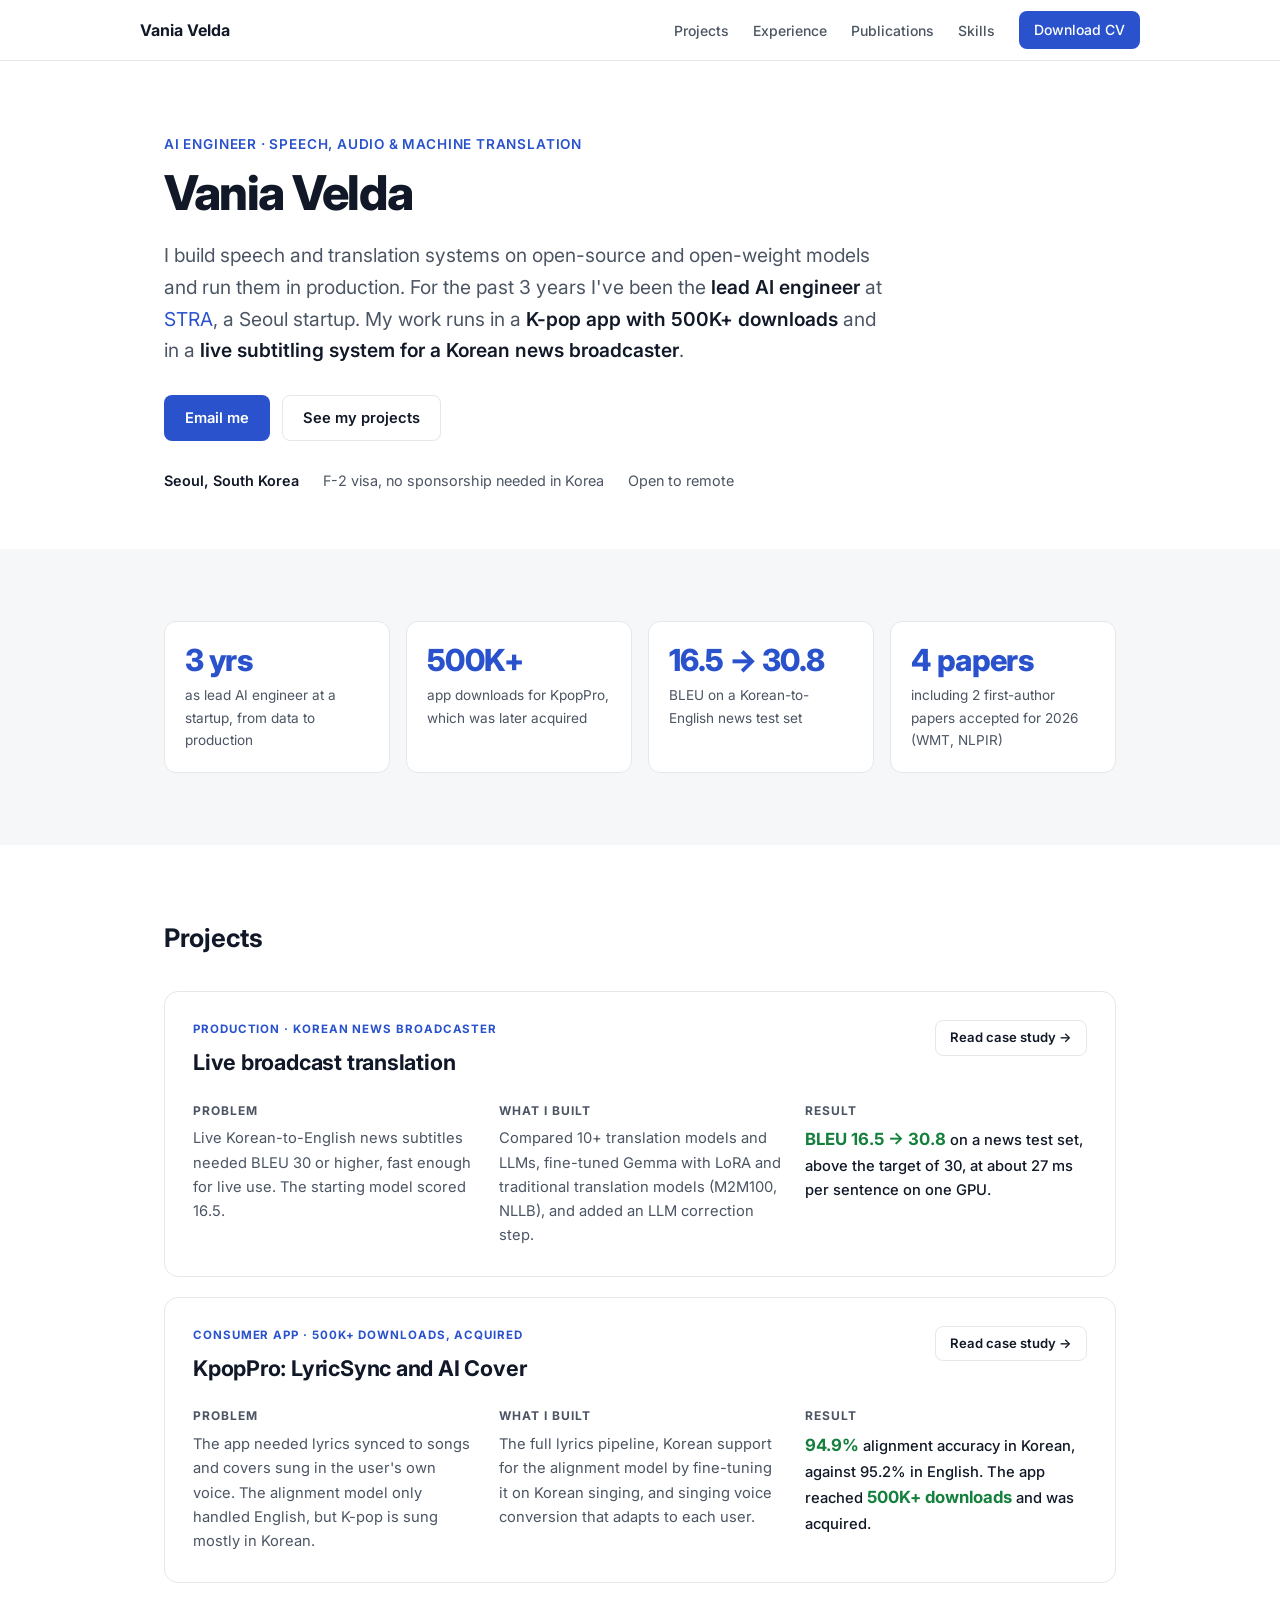
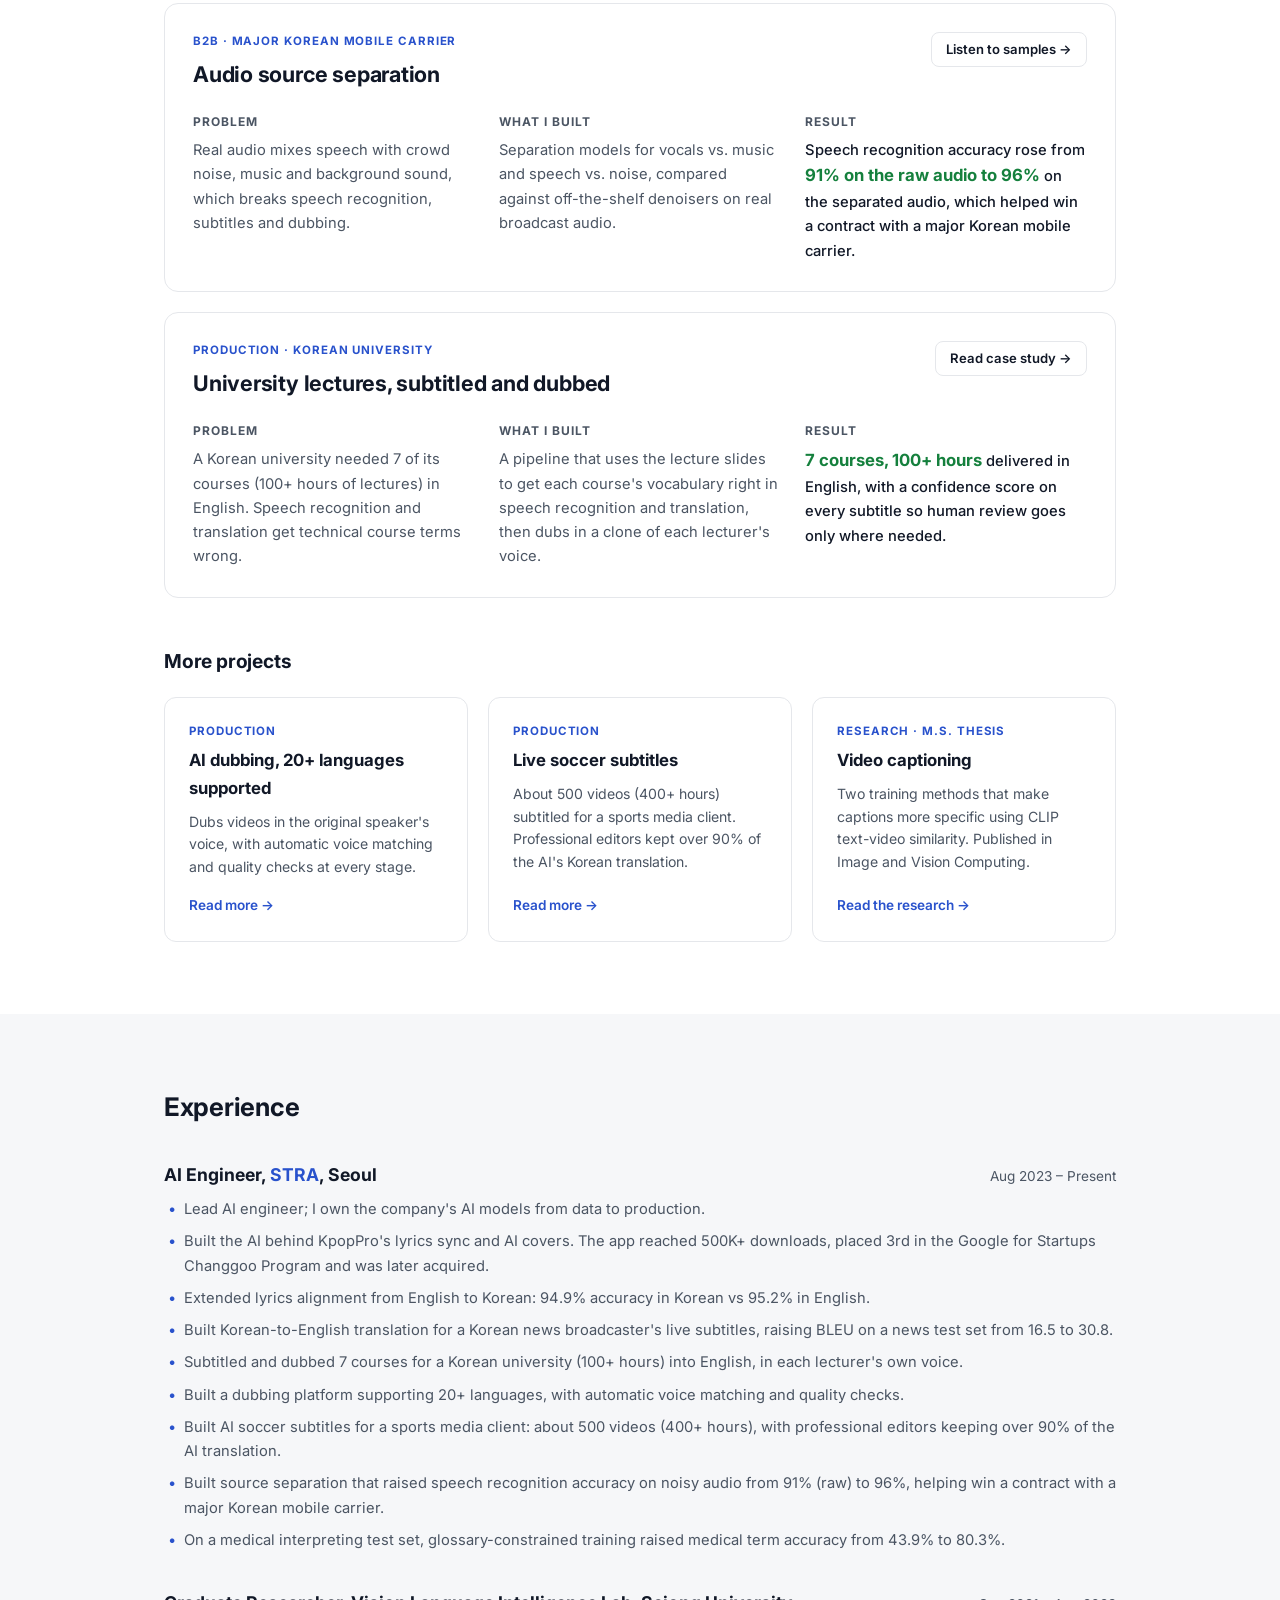
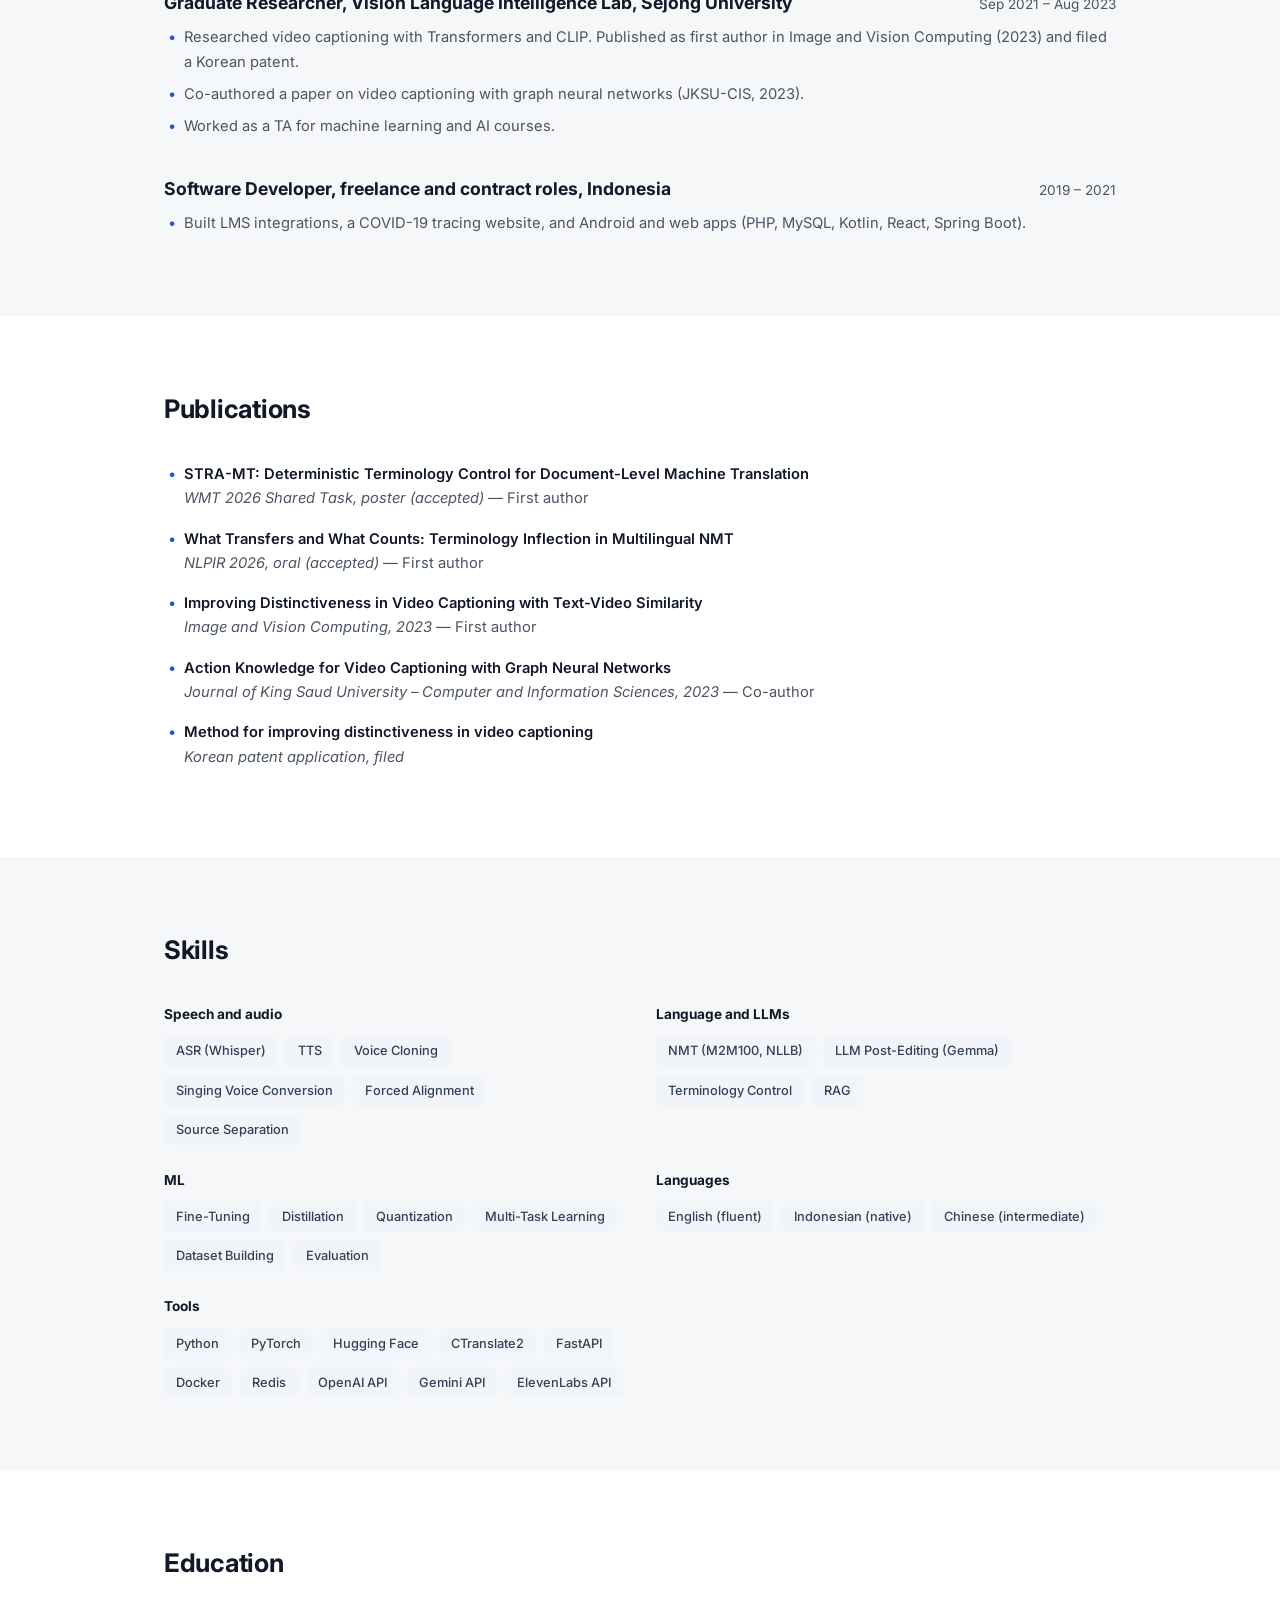
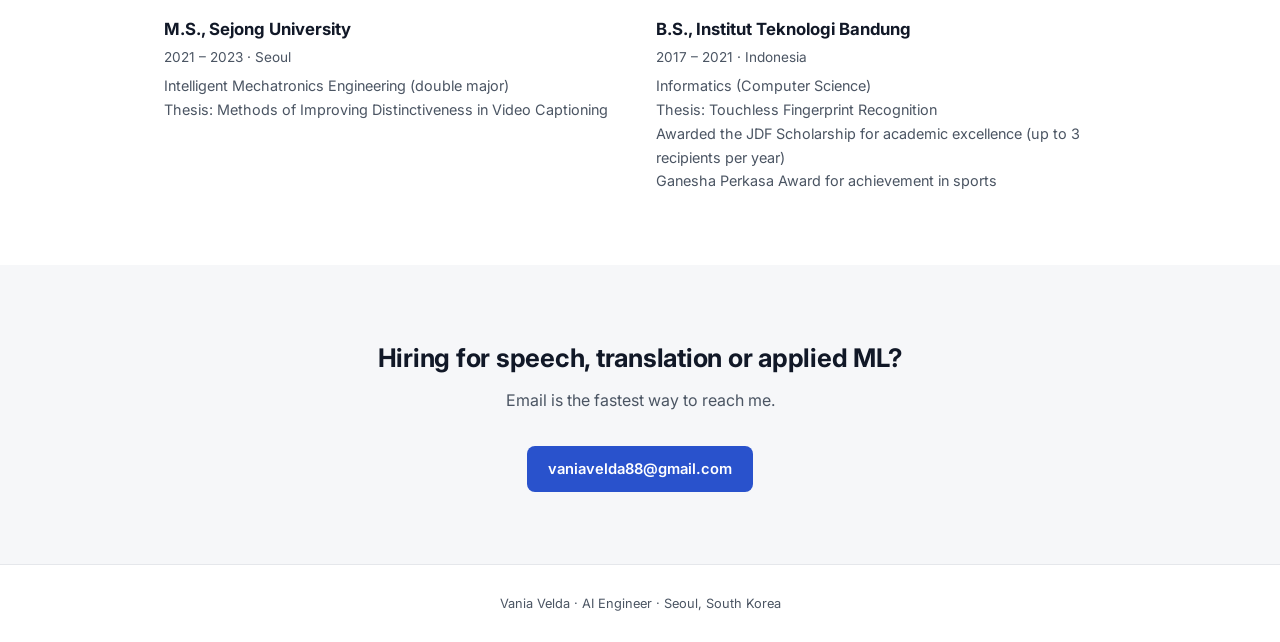
==== commit 7863d2d8: "update portfolios" ====
--- a/index.html
+++ b/index.html
@@ -4,7 +4,7 @@
   <meta charset="UTF-8">
   <meta name="viewport" content="width=device-width, initial-scale=1.0">
   <title>Vania Velda - AI Engineer | Speech, Audio and Machine Translation</title>
-  <meta name="description" content="AI engineer in Seoul (F-2 visa) working on speech, audio and machine translation. Only AI engineer at STRA for 3 years; models used in a 500K+ download app and live news subtitles. First-author papers accepted at WMT 2026 and NLPIR 2026.">
+  <meta name="description" content="AI engineer in Seoul (F-2 visa) working on speech, audio and machine translation. Lead AI engineer at STRA for 3 years; models used in a 500K+ download app and live news subtitles. First-author papers accepted at WMT 2026 and NLPIR 2026.">
   <meta name="keywords" content="AI Engineer, Machine Learning, ASR, TTS, Voice Cloning, Machine Translation, NMT, LLM, Source Separation, Speech AI, PyTorch, Seoul">
   <meta name="author" content="Vania Velda">
   <meta name="robots" content="index, follow">
@@ -65,7 +65,7 @@
       "name": "STRA",
       "url": "https://stra.ai"
     },
-    "description": "AI engineer working on speech, audio and machine translation. Only AI engineer at STRA, building the AI behind KpopPro (500K+ downloads, later acquired) and products for Korean broadcasters and a major mobile carrier."
+    "description": "AI engineer working on speech, audio and machine translation. Lead AI engineer at STRA, building the AI behind KpopPro (500K+ downloads, later acquired) and products for Korean broadcasters and a major mobile carrier."
   }
   </script>
 </head>
@@ -90,7 +90,7 @@
     <h1>Vania Velda</h1>
     <p class="hero-pitch">
       I build speech and translation systems on open-source and open-weight models and run them in production. For the past 3 years I've been the
-      <strong>only AI engineer</strong> at <a href="https://stra.ai">STRA</a>, a Seoul startup. My work runs in a
+      <strong>lead AI engineer</strong> at <a href="https://stra.ai">STRA</a>, a Seoul startup. My work runs in a
       <strong>K-pop app with 500K+ downloads</strong> and in a <strong>live subtitling system for a Korean news broadcaster</strong>.
     </p>
     <div class="hero-actions">
@@ -113,7 +113,7 @@
       <div class="stats">
         <div class="stat">
           <span class="stat-value">3 yrs</span>
-          <span class="stat-label">as the only AI engineer at a startup, from data to production</span>
+          <span class="stat-label">as lead AI engineer at a startup, from data to production</span>
         </div>
         <div class="stat">
           <span class="stat-value">500K+</span>
@@ -272,7 +272,7 @@
           <span class="date">Aug 2023 &ndash; Present</span>
         </div>
         <ul>
-          <li>Only AI engineer at the company; I own every model from data to production.</li>
+          <li>Lead AI engineer; I own the company's AI models from data to production.</li>
           <li>Built the AI behind KpopPro's lyrics sync and AI covers. The app reached 500K+ downloads, placed 3rd in the Google for Startups Changgoo Program and was later acquired.</li>
           <li>Extended lyrics alignment from English to Korean: 94.9% accuracy in Korean vs 95.2% in English.</li>
           <li>Built Korean-to-English translation for a Korean news broadcaster's live subtitles, raising BLEU on a news test set from 16.5 to 30.8.</li>
